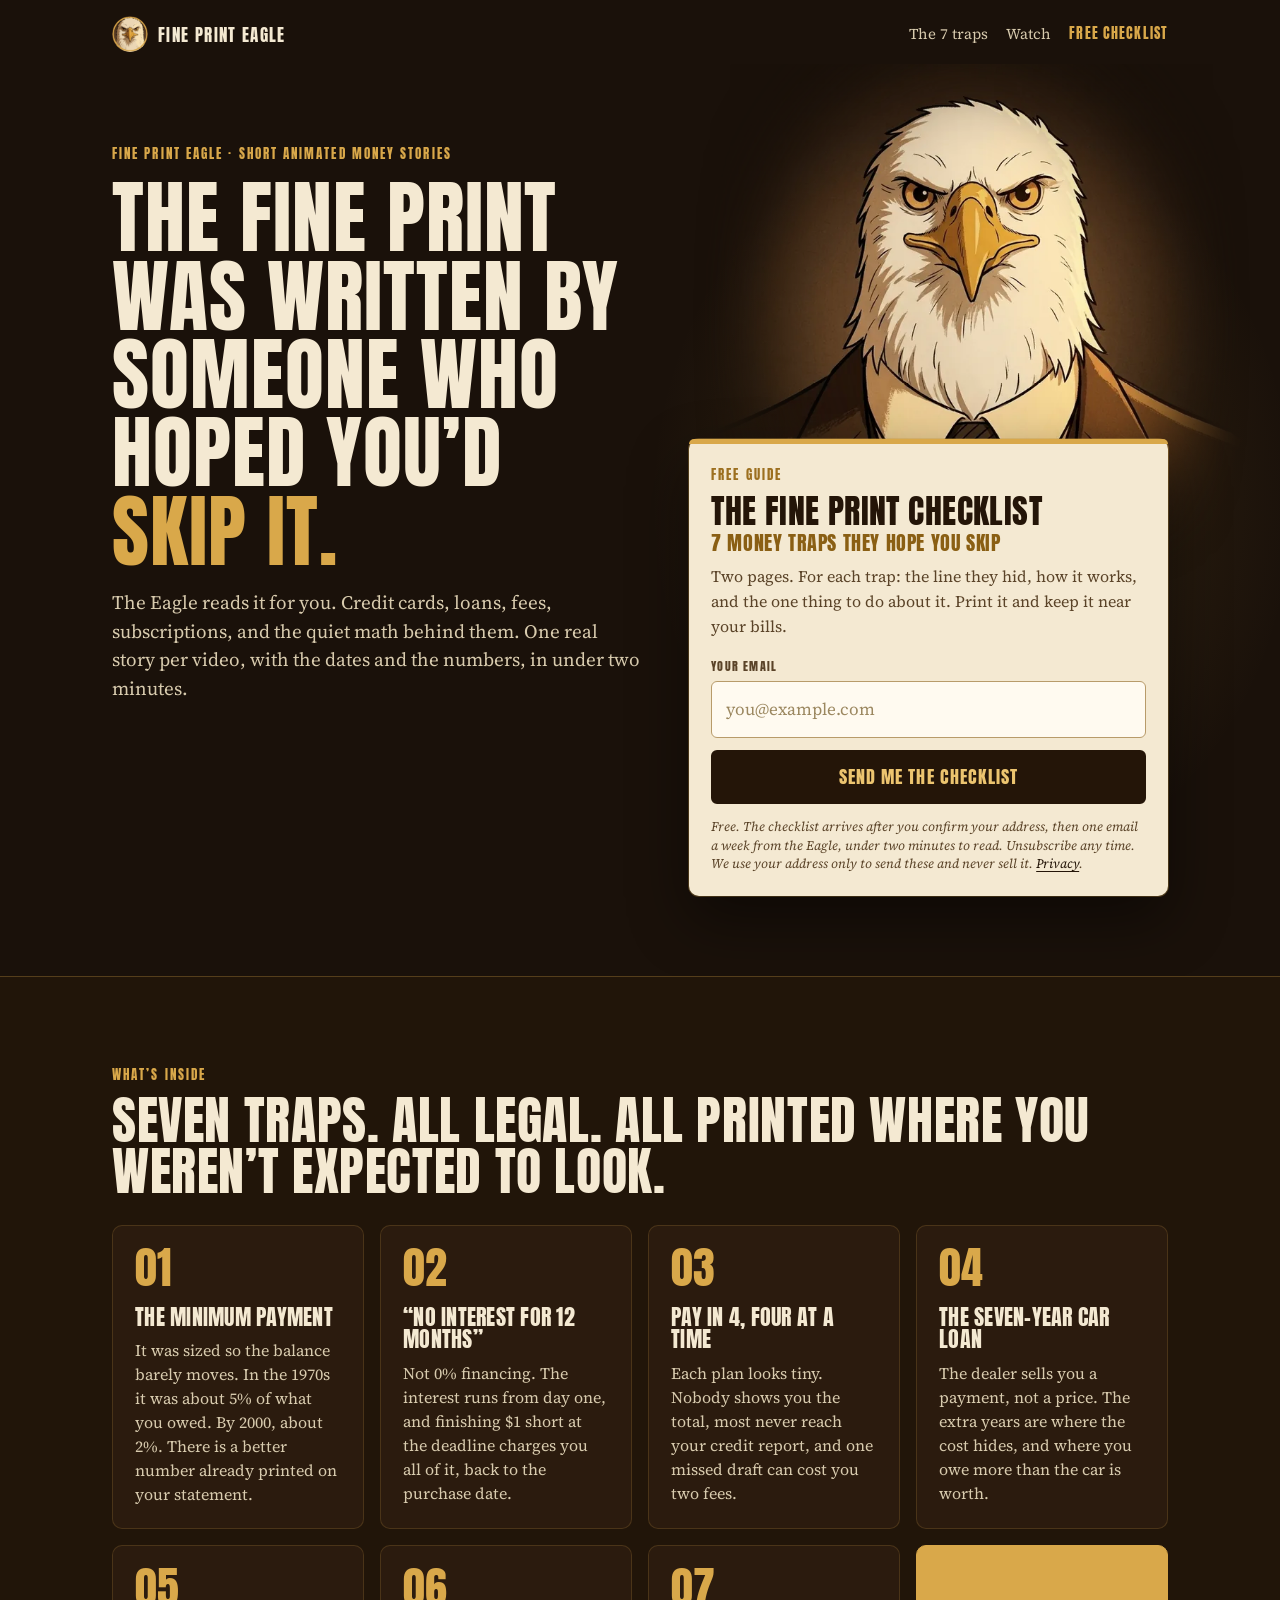
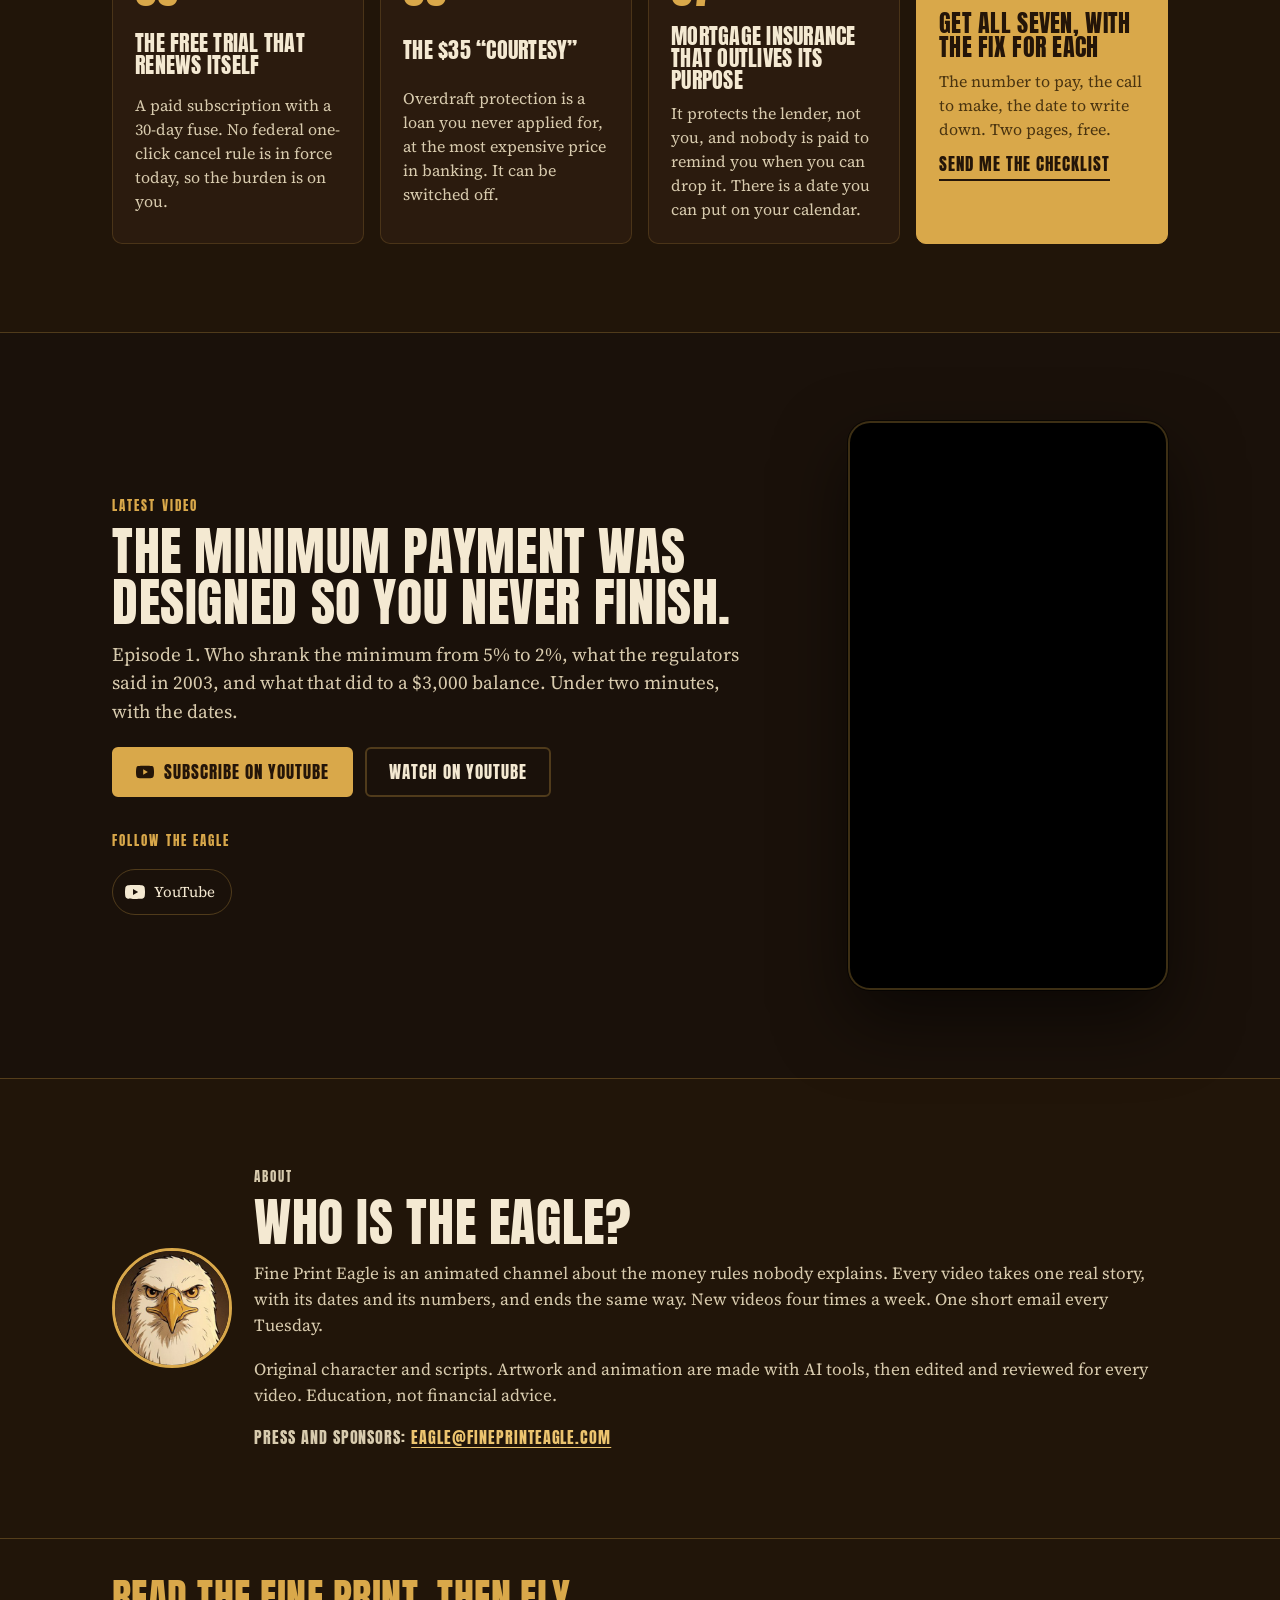
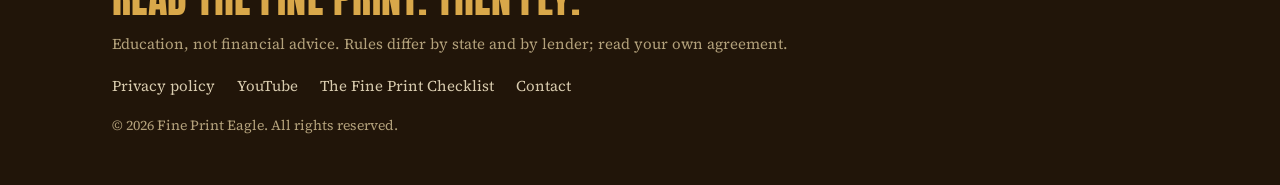
==== index.html @ d16f8269 "Fine Print Eagle site: home, privacy, checklist redirect, 404 Co-Authored-By: Claude Opus 5.5 <norep" ====
<!doctype html>
<html lang="en">
<head>
<meta charset="utf-8">
<meta name="viewport" content="width=device-width, initial-scale=1">
<title>Fine Print Eagle — Read the fine print. Then fly.</title>
<meta name="description" content="Short animated stories about the money rules nobody explains. Get the free Fine Print Checklist: 7 money traps hiding in your credit cards, loans, subscriptions and bank account.">
<link rel="canonical" href="https://fineprinteagle.com/">
<meta name="theme-color" content="#1a110a">

<meta property="og:type" content="website">
<meta property="og:site_name" content="Fine Print Eagle">
<meta property="og:url" content="https://fineprinteagle.com/">
<meta property="og:title" content="The Fine Print Checklist — 7 money traps they hope you skip">
<meta property="og:description" content="Free two-page guide from Fine Print Eagle: the line they hid, the mechanism, and the one thing to do about each. Plus one two-minute email a week.">
<meta property="og:image" content="https://fineprinteagle.com/assets/og-image.jpg">
<meta property="og:image:width" content="1200">
<meta property="og:image:height" content="630">
<meta property="og:image:alt" content="Fine Print Eagle, a bald eagle in a three-piece suit, beside the words The Fine Print Checklist">
<meta name="twitter:card" content="summary_large_image">
<meta name="twitter:title" content="The Fine Print Checklist — 7 money traps they hope you skip">
<meta name="twitter:description" content="Free two-page guide from Fine Print Eagle, plus one two-minute email a week.">
<meta name="twitter:image" content="https://fineprinteagle.com/assets/og-image.jpg">

<link rel="icon" type="image/png" sizes="32x32" href="/assets/favicon-32.png">
<link rel="icon" type="image/png" sizes="192x192" href="/assets/favicon-192.png">
<link rel="apple-touch-icon" href="/assets/apple-touch-icon.png">

<link rel="preconnect" href="https://fonts.googleapis.com">
<link rel="preconnect" href="https://fonts.gstatic.com" crossorigin>
<link href="https://fonts.googleapis.com/css2?family=Anton&family=Source+Serif+4:ital,opsz,wght@0,8..60,400;0,8..60,600;1,8..60,400&display=swap" rel="stylesheet">
<link rel="stylesheet" href="/assets/site.css">
</head>
<body>
<a class="skip" href="#signup">Skip to the signup form</a>

<header class="top">
  <div class="wrap">
    <a class="wordmark" href="/" aria-label="Fine Print Eagle home">
      <img src="/assets/favicon-192.png" width="36" height="36" alt="">
      <span>Fine Print Eagle</span>
    </a>
    <nav class="topnav" aria-label="Site">
      <a href="#traps">The 7 traps</a>
      <a href="#watch">Watch</a>
      <a class="cta" href="#signup">Free checklist</a>
    </nav>
  </div>
</header>

<main id="main">
  <section class="hero" aria-labelledby="hero-title">
    <div class="wrap">
      <div class="hero-art rise">
        <picture>
          <source type="image/webp" srcset="/assets/eagle-480.webp 480w, /assets/eagle-800.webp 800w" sizes="(min-width:960px) 600px, 80vw">
          <img src="/assets/eagle-480.jpg" srcset="/assets/eagle-480.jpg 480w, /assets/eagle-800.jpg 800w" sizes="(min-width:960px) 600px, 80vw" width="800" height="800" alt="Fine Print Eagle: a bald eagle in a dark brown three-piece suit, looking straight at you." fetchpriority="high">
        </picture>
      </div>

      <div class="hero-copy">
        <p class="eyebrow rise">Fine Print Eagle · Short animated money stories</p>
        <h1 id="hero-title" class="rise d1">The fine print was written by someone who hoped you&rsquo;d <em>skip it.</em></h1>
        <p class="lede rise d2">The Eagle reads it for you. Credit cards, loans, fees, subscriptions, and the quiet math behind them. One real story per video, with the dates and the numbers, in under two minutes.</p>
      </div>

      <form id="signup" class="card rise d3" action="https://app.kit.com/forms/10162198/subscriptions" method="post" aria-labelledby="signup-title">
        <p class="eyebrow">Free guide</p>
        <h2 id="signup-title">The Fine Print Checklist <small>7 money traps they hope you skip</small></h2>
        <p class="what">Two pages. For each trap: the line they hid, how it works, and the one thing to do about it. Print it and keep it near your bills.</p>
        <label class="field" for="email">
          <span>Your email</span>
          <input id="email" type="email" name="email_address" placeholder="you@example.com" autocomplete="email" inputmode="email" required>
        </label>
        <button class="btn btn-ink" type="submit">Send me the checklist</button>
        <p class="fine">Free. The checklist arrives after you confirm your address, then one email a week from the Eagle, under two minutes to read. Unsubscribe any time. We use your address only to send these and never sell it. <a href="/privacy/">Privacy</a>.</p>
      </form>
    </div>
  </section>

  <section id="traps" class="band band-2" aria-labelledby="traps-title">
    <div class="wrap">
      <div class="band-head">
        <p class="eyebrow">What&rsquo;s inside</p>
        <h2 id="traps-title">Seven traps. All legal. All printed where you weren&rsquo;t expected to look.</h2>
      </div>
      <ol class="traps">
        <li class="trap">
          <span class="n" aria-hidden="true">01</span>
          <h3>The minimum payment</h3>
          <p>It was sized so the balance barely moves. In the 1970s it was about 5% of what you owed. By 2000, about 2%. There is a better number already printed on your statement.</p>
        </li>
        <li class="trap">
          <span class="n" aria-hidden="true">02</span>
          <h3>&ldquo;No interest for 12 months&rdquo;</h3>
          <p>Not 0% financing. The interest runs from day one, and finishing $1 short at the deadline charges you all of it, back to the purchase date.</p>
        </li>
        <li class="trap">
          <span class="n" aria-hidden="true">03</span>
          <h3>Pay in 4, four at a time</h3>
          <p>Each plan looks tiny. Nobody shows you the total, most never reach your credit report, and one missed draft can cost you two fees.</p>
        </li>
        <li class="trap">
          <span class="n" aria-hidden="true">04</span>
          <h3>The seven-year car loan</h3>
          <p>The dealer sells you a payment, not a price. The extra years are where the cost hides, and where you owe more than the car is worth.</p>
        </li>
        <li class="trap">
          <span class="n" aria-hidden="true">05</span>
          <h3>The free trial that renews itself</h3>
          <p>A paid subscription with a 30-day fuse. No federal one-click cancel rule is in force today, so the burden is on you.</p>
        </li>
        <li class="trap">
          <span class="n" aria-hidden="true">06</span>
          <h3>The $35 &ldquo;courtesy&rdquo;</h3>
          <p>Overdraft protection is a loan you never applied for, at the most expensive price in banking. It can be switched off.</p>
        </li>
        <li class="trap">
          <span class="n" aria-hidden="true">07</span>
          <h3>Mortgage insurance that outlives its purpose</h3>
          <p>It protects the lender, not you, and nobody is paid to remind you when you can drop it. There is a date you can put on your calendar.</p>
        </li>
        <li class="trap trap-cta">
          <h3>Get all seven, with the fix for each</h3>
          <p>The number to pay, the call to make, the date to write down. Two pages, free.</p>
          <a href="#signup">Send me the checklist</a>
        </li>
      </ol>
    </div>
  </section>

  <section id="watch" class="band" aria-labelledby="watch-title">
    <div class="wrap video-grid">
      <div class="video-copy">
        <p class="eyebrow">Latest video</p>
        <h2 id="watch-title">The minimum payment was designed so you never finish.</h2>
        <p class="lede">Episode 1. Who shrank the minimum from 5% to 2%, what the regulators said in 2003, and what that did to a $3,000 balance. Under two minutes, with the dates.</p>
        <div class="actions">
          <a class="btn btn-gold" href="https://www.youtube.com/@FinePrintEagle?sub_confirmation=1" rel="noopener">
            <svg viewBox="0 0 24 24" aria-hidden="true"><path d="M23.5 6.2a3 3 0 0 0-2.1-2.1C19.5 3.6 12 3.6 12 3.6s-7.5 0-9.4.5A3 3 0 0 0 .5 6.2 31 31 0 0 0 0 12a31 31 0 0 0 .5 5.8 3 3 0 0 0 2.1 2.1c1.9.5 9.4.5 9.4.5s7.5 0 9.4-.5a3 3 0 0 0 2.1-2.1A31 31 0 0 0 24 12a31 31 0 0 0-.5-5.8zM9.6 15.6V8.4l6.2 3.6-6.2 3.6z"/></svg>
            Subscribe on YouTube
          </a>
          <a class="btn btn-ghost" href="https://www.youtube.com/shorts/a8QkwN_bDpg" rel="noopener">Watch on YouTube</a>
        </div>

        <p class="eyebrow" style="margin-top:34px">Follow the Eagle</p>
        <div class="follow">
          <a href="https://www.youtube.com/@FinePrintEagle" rel="noopener">
            <svg viewBox="0 0 24 24" aria-hidden="true"><path d="M23.5 6.2a3 3 0 0 0-2.1-2.1C19.5 3.6 12 3.6 12 3.6s-7.5 0-9.4.5A3 3 0 0 0 .5 6.2 31 31 0 0 0 0 12a31 31 0 0 0 .5 5.8 3 3 0 0 0 2.1 2.1c1.9.5 9.4.5 9.4.5s7.5 0 9.4-.5a3 3 0 0 0 2.1-2.1A31 31 0 0 0 24 12a31 31 0 0 0-.5-5.8zM9.6 15.6V8.4l6.2 3.6-6.2 3.6z"/></svg>
            YouTube
          </a>
          <!-- SOCIAL: enable when account exists
          <a href="https://www.instagram.com/FinePrintEagle" rel="noopener">
            <svg viewBox="0 0 24 24" aria-hidden="true"><path d="M12 2.2c3.2 0 3.6 0 4.8.1 1.2.1 1.8.2 2.2.4.6.2 1 .5 1.4.9.4.4.7.8.9 1.4.2.4.4 1 .4 2.2.1 1.3.1 1.6.1 4.8s0 3.6-.1 4.8c-.1 1.2-.2 1.8-.4 2.2-.2.6-.5 1-.9 1.4-.4.4-.8.7-1.4.9-.4.2-1 .4-2.2.4-1.3.1-1.6.1-4.8.1s-3.6 0-4.8-.1c-1.2-.1-1.8-.2-2.2-.4-.6-.2-1-.5-1.4-.9-.4-.4-.7-.8-.9-1.4-.2-.4-.4-1-.4-2.2C2.2 15.6 2.2 15.2 2.2 12s0-3.6.1-4.8c.1-1.2.2-1.8.4-2.2.2-.6.5-1 .9-1.4.4-.4.8-.7 1.4-.9.4-.2 1-.4 2.2-.4C8.4 2.2 8.8 2.2 12 2.2M12 0C8.7 0 8.3 0 7.1.1 5.8.1 4.9.3 4.1.6c-.8.3-1.5.7-2.2 1.4C1.3 2.6.9 3.3.6 4.1.3 4.9.1 5.8.1 7.1 0 8.3 0 8.7 0 12s0 3.7.1 4.9c.1 1.3.3 2.2.6 3 .3.8.7 1.5 1.4 2.2.7.7 1.4 1.1 2.2 1.4.8.3 1.7.5 3 .6 1.2.1 1.6.1 4.9.1s3.7 0 4.9-.1c1.3-.1 2.2-.3 3-.6.8-.3 1.5-.7 2.2-1.4.7-.7 1.1-1.4 1.4-2.2.3-.8.5-1.7.6-3 .1-1.2.1-1.6.1-4.9s0-3.7-.1-4.9c-.1-1.3-.3-2.2-.6-3-.3-.8-.7-1.5-1.4-2.2C21.4 1.3 20.7.9 19.9.6c-.8-.3-1.7-.5-3-.6C15.7 0 15.3 0 12 0zm0 5.8a6.2 6.2 0 1 0 0 12.4 6.2 6.2 0 0 0 0-12.4zM12 16a4 4 0 1 1 0-8 4 4 0 0 1 0 8zm6.4-11.8a1.4 1.4 0 1 0 0 2.9 1.4 1.4 0 0 0 0-2.9z"/></svg>
            Instagram
          </a>
          <a href="https://www.tiktok.com/@FinePrintEagle" rel="noopener">
            <svg viewBox="0 0 24 24" aria-hidden="true"><path d="M19.6 6.7a5 5 0 0 1-3.9-4.4V2h-3.6v14.3a3 3 0 1 1-2.1-2.9V9.7a6.6 6.6 0 1 0 5.7 6.6V9.1a8.5 8.5 0 0 0 5 1.6V7.1a5 5 0 0 1-1.1-.4z"/></svg>
            TikTok
          </a>
          <a href="https://www.facebook.com/FinePrintEagle" rel="noopener">
            <svg viewBox="0 0 24 24" aria-hidden="true"><path d="M24 12a12 12 0 1 0-13.9 11.9v-8.4H7.1V12h3V9.4c0-3 1.8-4.7 4.5-4.7 1.3 0 2.7.2 2.7.2v3h-1.5c-1.5 0-2 .9-2 1.9V12h3.3l-.5 3.5h-2.8v8.4A12 12 0 0 0 24 12z"/></svg>
            Facebook
          </a>
          -->
        </div>
      </div>

      <div class="phone">
        <iframe src="https://www.youtube-nocookie.com/embed/a8QkwN_bDpg" title="Fine Print Eagle, episode 1: The minimum payment was designed so you never finish" loading="lazy" allow="accelerometer; encrypted-media; gyroscope; picture-in-picture; web-share" allowfullscreen referrerpolicy="strict-origin-when-cross-origin"></iframe>
      </div>
    </div>
  </section>

  <section id="about" class="band band-2" aria-labelledby="about-title">
    <div class="wrap about">
      <img src="/assets/eagle-head-320.jpg" width="120" height="120" alt="" loading="lazy">
      <div>
        <p class="eyebrow">About</p>
        <h2 id="about-title">Who is the Eagle?</h2>
        <p style="margin-top:12px">Fine Print Eagle is an animated channel about the money rules nobody explains. Every video takes one real story, with its dates and its numbers, and ends the same way. New videos four times a week. One short email every Tuesday.</p>
        <p>Original character and scripts. Artwork and animation are made with AI tools, then edited and reviewed for every video. Education, not financial advice.</p>
        <p class="contact" style="margin:0">Press and sponsors: <a href="mailto:eagle@fineprinteagle.com">eagle@fineprinteagle.com</a></p>
      </div>
    </div>
  </section>
</main>

<footer>
  <div class="wrap">
    <p class="mantra display">Read the fine print. Then fly.</p>
    <p class="legal">Education, not financial advice. Rules differ by state and by lender; read your own agreement.</p>
    <nav aria-label="Footer">
      <a href="/privacy/">Privacy policy</a>
      <a href="https://www.youtube.com/@FinePrintEagle" rel="noopener">YouTube</a>
      <a href="/checklist/">The Fine Print Checklist</a>
      <a href="mailto:eagle@fineprinteagle.com">Contact</a>
    </nav>
    <p class="copy">&copy; 2026 Fine Print Eagle. All rights reserved.</p>
  </div>
</footer>
</body>
</html>
---- assets/site.css ----
/* Fine Print Eagle — site styles
   Palette from the brand art: dark brown suit, cream feathers, gold eyes. */
:root{
  --bg:#1a110a;
  --bg-2:#211509;
  --bg-3:#2b1b0e;
  --line:rgba(217,168,74,.28);
  --cream:#f4e9d2;
  --cream-2:#d8cbae;
  --muted:#b3a17b;
  --gold:#d9a84a;
  --gold-2:#ecc46f;
  --ink:#241508;
  --ink-2:#5a4328;
  --paper:#f4e9d2;
  --paper-2:#eadcbd;
  --head:"Anton", Impact, "Haettenschweiler", "Arial Narrow Bold", "Avenir Next Condensed", sans-serif;
  --body:"Source Serif 4", Charter, "Iowan Old Style", Georgia, "Times New Roman", serif;
  --max:1120px;
  --gutter:20px;
  --radius:10px;
}
*,*::before,*::after{ box-sizing:border-box; }
html{ -webkit-text-size-adjust:100%; }
@media (prefers-reduced-motion:no-preference){ html{ scroll-behavior:smooth; } }
body{
  margin:0; background:var(--bg); color:var(--cream);
  font-family:var(--body); font-size:17px; line-height:1.55;
  -webkit-font-smoothing:antialiased; overflow-x:hidden;
}
img{ max-width:100%; height:auto; display:block; }
a{ color:var(--gold-2); text-decoration-thickness:1px; text-underline-offset:3px; }
a:hover{ color:var(--cream); }
:focus-visible{ outline:3px solid var(--gold); outline-offset:3px; border-radius:3px; }
::selection{ background:var(--gold); color:var(--ink); }

h1,h2,h3,.display{
  font-family:var(--head); font-weight:400; text-transform:uppercase;
  letter-spacing:.012em; line-height:.98; margin:0; color:var(--cream);
}
p{ margin:0 0 1em; }
.wrap{ width:100%; max-width:var(--max); margin:0 auto; padding-left:var(--gutter); padding-right:var(--gutter); }
.eyebrow{
  font-family:var(--head); text-transform:uppercase; letter-spacing:.16em;
  font-size:13px; color:var(--gold); margin:0 0 10px;
}
.lede{ font-size:19px; line-height:1.5; color:var(--cream-2); max-width:34em; }
.mark{ color:var(--gold); }

.skip{ position:absolute; left:-999px; top:8px; background:var(--gold); color:var(--ink); padding:8px 12px; z-index:50; font-weight:600; }
.skip:focus{ left:8px; }

/* Header */
.top{ position:relative; z-index:2; }
.top .wrap{ display:flex; align-items:center; justify-content:space-between; gap:16px; padding-top:16px; padding-bottom:12px; }
.wordmark{ display:flex; align-items:center; gap:10px; text-decoration:none; color:var(--cream); }
.wordmark img{ width:36px; height:36px; border-radius:50%; }
.wordmark span{ font-family:var(--head); text-transform:uppercase; letter-spacing:.08em; font-size:17px; line-height:1; padding-top:2px; white-space:nowrap; }
.topnav{ display:flex; gap:6px 18px; align-items:center; }
.topnav a{ color:var(--cream-2); text-decoration:none; font-size:15px; white-space:nowrap; }
.topnav a:hover{ color:var(--gold-2); }
.topnav .cta{ color:var(--gold); font-family:var(--head); text-transform:uppercase; letter-spacing:.08em; font-size:14px; }
@media (max-width:599px){ .topnav a:not(.cta){ display:none; } }

/* Buttons */
.btn{
  display:inline-flex; align-items:center; justify-content:center; gap:10px;
  font-family:var(--head); text-transform:uppercase; letter-spacing:.06em; font-size:17px;
  padding:14px 22px; border-radius:6px; text-decoration:none; cursor:pointer; line-height:1;
  border:2px solid transparent; transition:background-color .15s, color .15s, border-color .15s, transform .15s;
}
.btn-gold{ background:var(--gold); color:var(--ink); border-color:var(--gold); }
.btn-gold:hover{ background:var(--gold-2); border-color:var(--gold-2); color:var(--ink); }
.btn-ghost{ background:transparent; color:var(--cream); border-color:var(--line); }
.btn-ghost:hover{ border-color:var(--gold); color:var(--gold-2); }
.btn-ink{ background:var(--ink); color:var(--gold-2); border-color:var(--ink); width:100%; font-size:18px; padding:16px 22px; }
.btn-ink:hover{ background:#3a2612; border-color:#3a2612; color:var(--gold-2); }
.btn svg{ width:18px; height:18px; fill:currentColor; flex:none; }
@media (prefers-reduced-motion:no-preference){ .btn:active{ transform:translateY(1px); } }

/* Hero */
.hero{ position:relative; overflow:hidden; padding:8px 0 56px; }
.hero::before{
  content:""; position:absolute; inset:0; pointer-events:none;
  background:radial-gradient(ellipse 70% 55% at 50% 22%, rgba(217,168,74,.14), transparent 70%);
}
.hero .wrap{ position:relative; display:grid; gap:24px; }
.hero-art{ display:flex; justify-content:center; margin:-6px auto 0; width:min(320px,80vw); }
.hero-art img{ width:100%; aspect-ratio:1/1; }
.hero h1{ font-size:clamp(40px,10.5vw,80px); max-width:11em; }
.hero h1 em{ font-style:normal; color:var(--gold); }
.hero .lede{ margin-top:18px; }
.hero-copy{ text-align:center; }
.hero-copy .lede{ margin-left:auto; margin-right:auto; }
.hero-copy .eyebrow{ margin-bottom:14px; }

/* Signup card */
.card{
  background:var(--paper); color:var(--ink); border-radius:var(--radius);
  padding:26px 22px 22px; box-shadow:0 24px 60px rgba(0,0,0,.45), 0 0 0 1px rgba(217,168,74,.35);
  position:relative; width:100%; max-width:520px; margin:0 auto;
}
.card::before{ content:""; position:absolute; left:0; right:0; top:0; height:5px; background:var(--gold); border-radius:var(--radius) var(--radius) 0 0; }
.card .eyebrow{ color:#9c6f1f; }
.card h2{ color:var(--ink); font-size:34px; line-height:.95; }
.card h2 small{ display:block; font-size:20px; color:#8a5f14; margin-top:6px; letter-spacing:.03em; }
.card p.what{ color:var(--ink-2); margin:12px 0 18px; font-size:16px; }
.field{ display:block; margin:0 0 12px; }
.field span{ display:block; font-family:var(--head); text-transform:uppercase; letter-spacing:.1em; font-size:12px; color:var(--ink-2); margin-bottom:6px; }
.field input{
  width:100%; font:inherit; font-size:17px; padding:14px 14px; border-radius:6px;
  border:1.5px solid #b89b6a; background:#fffaf0; color:var(--ink);
}
.field input::placeholder{ color:#9b875f; }
.field input:focus-visible{ outline:3px solid var(--gold); outline-offset:1px; border-color:var(--ink); }
.fine{ font-size:13px; line-height:1.45; color:var(--ink-2); margin:14px 0 0; font-style:italic; }
.fine a{ color:var(--ink); }
.fine a:hover{ color:#8a5f14; }

/* Sections */
.band{ padding:64px 0; border-top:1px solid var(--line); }
.band-2{ background:var(--bg-2); }
.band-head{ margin-bottom:28px; }
.band h2{ font-size:clamp(32px,6vw,52px); }
.band h2 + .lede{ margin-top:12px; }

/* Traps */
.traps{ list-style:none; margin:0; padding:0; display:grid; gap:14px; counter-reset:trap; }
.trap{
  background:var(--bg-3); border:1px solid rgba(217,168,74,.18); border-radius:var(--radius);
  padding:20px 20px 18px; display:grid; grid-template-columns:auto 1fr; gap:4px 16px; align-items:start;
}
.trap .n{ font-family:var(--head); font-size:40px; line-height:.8; color:var(--gold); grid-row:1 / span 2; padding-top:2px; min-width:1.2em; }
.trap h3{ font-size:22px; line-height:1; padding-top:4px; }
.trap p{ margin:6px 0 0; color:var(--cream-2); font-size:16px; line-height:1.5; }
.trap-cta{ background:var(--gold); border-color:var(--gold); color:var(--ink); display:flex; flex-direction:column; justify-content:center; gap:10px; }
.trap-cta h3{ color:var(--ink); font-size:24px; }
.trap-cta p{ color:#4a3410; margin:0; }
.trap-cta a{ color:var(--ink); font-family:var(--head); text-transform:uppercase; letter-spacing:.06em; text-decoration:none; font-size:17px; border-bottom:2px solid var(--ink); padding-bottom:2px; align-self:flex-start; }
.trap-cta a:hover{ color:#3a2612; border-color:transparent; }

/* Video */
.video-grid{ display:grid; gap:32px; align-items:center; }
.phone{
  width:min(300px,78vw); margin:0 auto; aspect-ratio:9/16; background:#000;
  border-radius:22px; overflow:hidden; border:2px solid var(--line);
  box-shadow:0 30px 70px rgba(0,0,0,.55), 0 0 0 1px rgba(0,0,0,.6);
}
.phone iframe{ width:100%; height:100%; border:0; display:block; }
.video-copy .lede{ margin-top:14px; }
.actions{ display:flex; flex-wrap:wrap; gap:12px; margin-top:22px; }

/* Follow */
.follow{ display:flex; flex-wrap:wrap; gap:10px; margin-top:18px; }
.follow a{
  display:inline-flex; align-items:center; gap:9px; text-decoration:none; color:var(--cream);
  border:1px solid var(--line); border-radius:999px; padding:10px 16px 10px 12px; font-size:15px;
}
.follow a:hover{ border-color:var(--gold); color:var(--gold-2); }
.follow svg{ width:20px; height:20px; fill:currentColor; }

/* About */
.about{ display:grid; gap:22px; }
.about img{ width:120px; height:120px; border-radius:50%; border:3px solid var(--gold); }
.about p{ color:var(--cream-2); }
.about .contact{ font-family:var(--head); text-transform:uppercase; letter-spacing:.06em; font-size:16px; }

/* Footer */
footer{ border-top:1px solid var(--line); padding:40px 0 48px; background:var(--bg-2); }
footer .mantra{ font-size:clamp(28px,6vw,40px); color:var(--gold); }
footer .legal{ color:var(--muted); font-size:15px; margin:14px 0 18px; }
footer nav{ display:flex; flex-wrap:wrap; gap:8px 22px; font-size:15px; }
footer nav a{ color:var(--cream-2); text-decoration:none; }
footer nav a:hover{ color:var(--gold-2); text-decoration:underline; }
footer .copy{ color:var(--muted); font-size:14px; margin:18px 0 0; }

/* Text pages (privacy, 404) */
.page{ padding:40px 0 64px; }
.page .wrap{ max-width:760px; }
.page h1{ font-size:clamp(38px,8vw,64px); margin-bottom:8px; }
.page .meta{ color:var(--muted); font-size:15px; margin-bottom:28px; }
.page h2{ font-size:26px; margin:34px 0 10px; color:var(--gold-2); }
.page p, .page li{ color:var(--cream-2); }
.page ul{ padding-left:1.2em; }
.page li{ margin-bottom:6px; }
.notfound{ text-align:center; padding:48px 0 80px; }
.notfound img{ width:160px; height:160px; border-radius:50%; border:3px solid var(--gold); margin:0 auto 24px; }
.notfound .code{ font-family:var(--head); font-size:clamp(90px,24vw,160px); line-height:.85; color:var(--gold); }
.notfound h1{ font-size:clamp(28px,6vw,44px); margin:10px 0 14px; }
.notfound p{ color:var(--cream-2); max-width:30em; margin:0 auto 26px; }

/* Motion */
@media (prefers-reduced-motion:no-preference){
  .rise{ animation:rise .7s ease-out both; }
  .rise.d1{ animation-delay:.08s; } .rise.d2{ animation-delay:.16s; } .rise.d3{ animation-delay:.24s; }
  @keyframes rise{ from{ opacity:0; transform:translateY(12px);} to{ opacity:1; transform:none; } }
}

/* Larger screens */
@media (min-width:700px){
  :root{ --gutter:32px; }
  .traps{ grid-template-columns:1fr 1fr; }
  .about{ grid-template-columns:auto 1fr; align-items:center; }
}
@media (min-width:960px){
  .hero{ padding:16px 0 80px; }
  .hero::before{ background:radial-gradient(ellipse 36% 60% at 76% 48%, rgba(217,168,74,.16), transparent 70%); }
  .hero .wrap{ grid-template-columns:1.05fr .95fr; grid-template-areas:"copy art" "copy card"; column-gap:48px; row-gap:0; align-items:start; }
  .hero-copy{ grid-area:copy; text-align:left; padding-top:40px; position:sticky; top:24px; }
  .hero-copy .lede{ margin-left:0; }
  .hero-art{ grid-area:art; width:min(600px,118%); margin:-56px auto -150px; position:relative; z-index:0; }
  .card{ grid-area:card; margin:0 auto; z-index:1; }
  .traps{ grid-template-columns:repeat(4,1fr); gap:16px; }
  .trap{ grid-template-columns:1fr; padding:22px 22px 22px; }
  .trap .n{ grid-row:auto; font-size:44px; margin-bottom:12px; }
  .video-grid{ grid-template-columns:1fr auto; gap:56px; }
  .phone{ width:320px; margin:0; }
  .band{ padding:88px 0; }
}
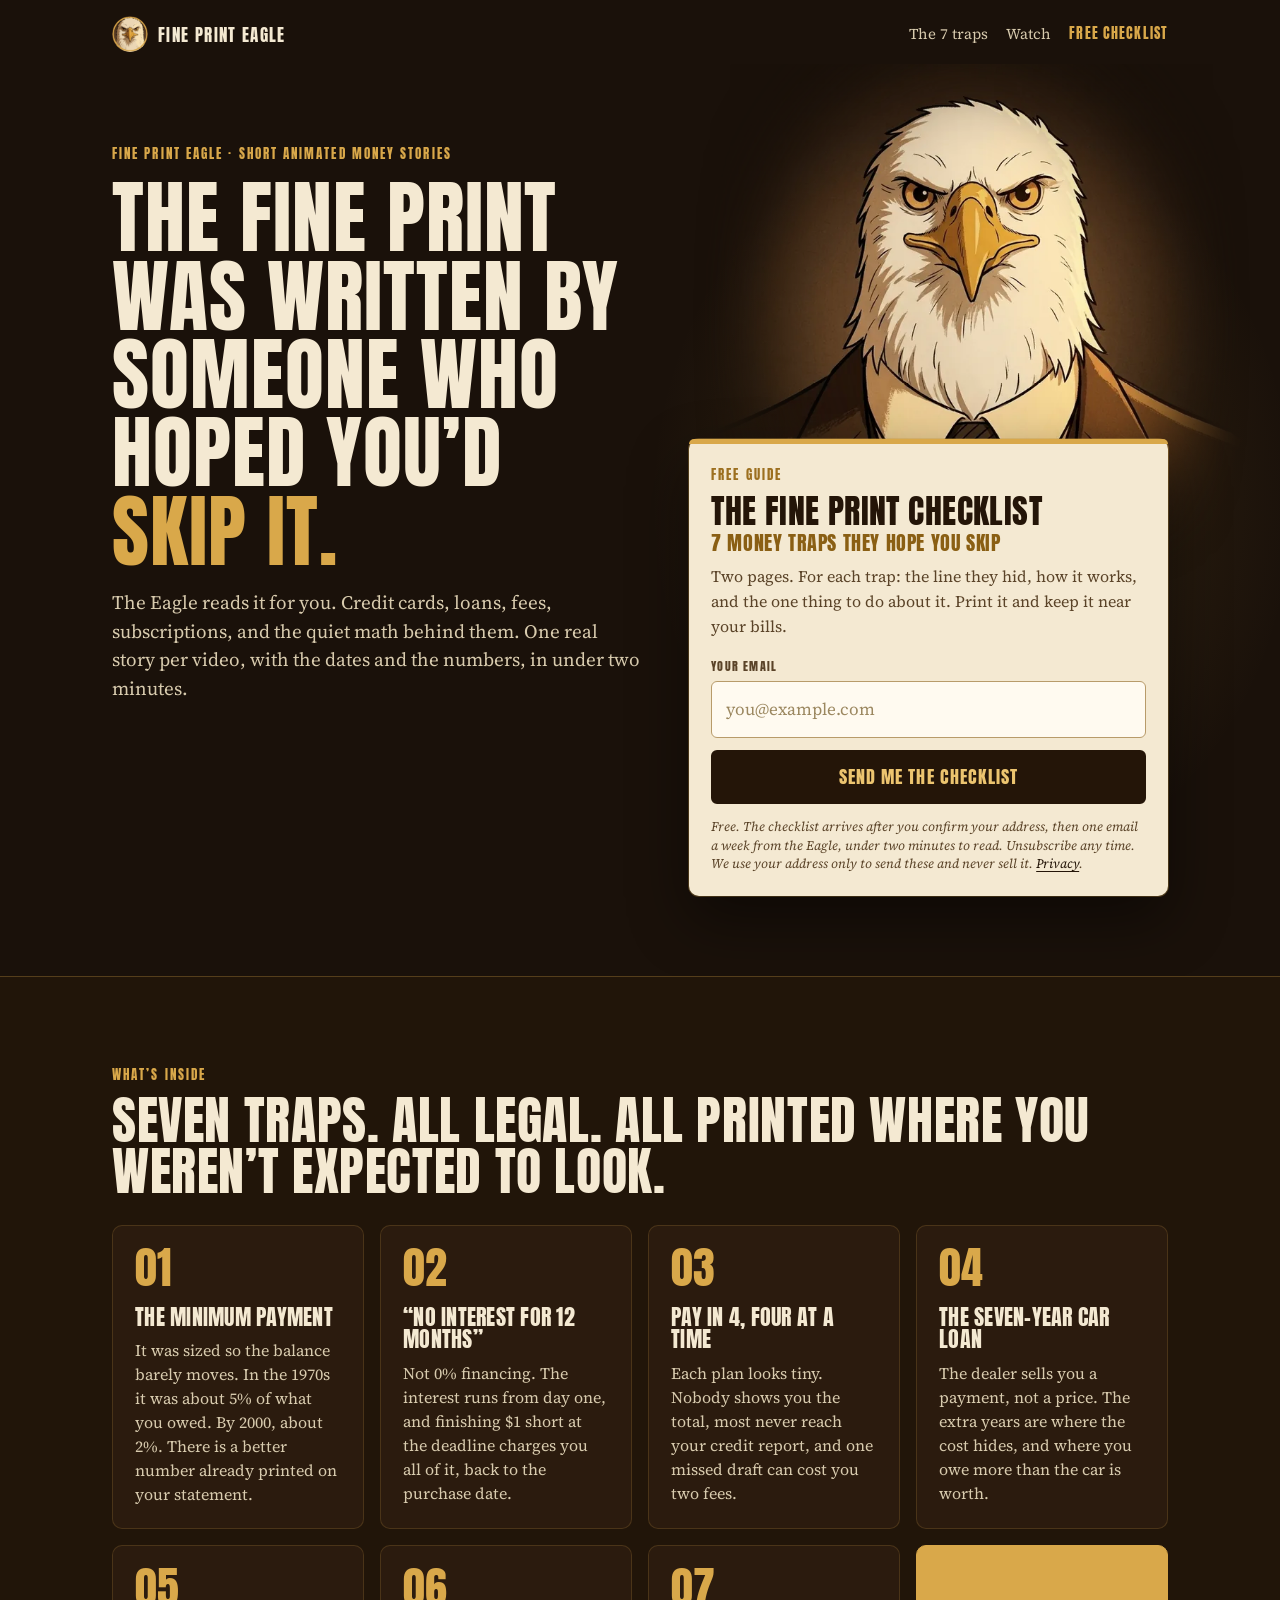
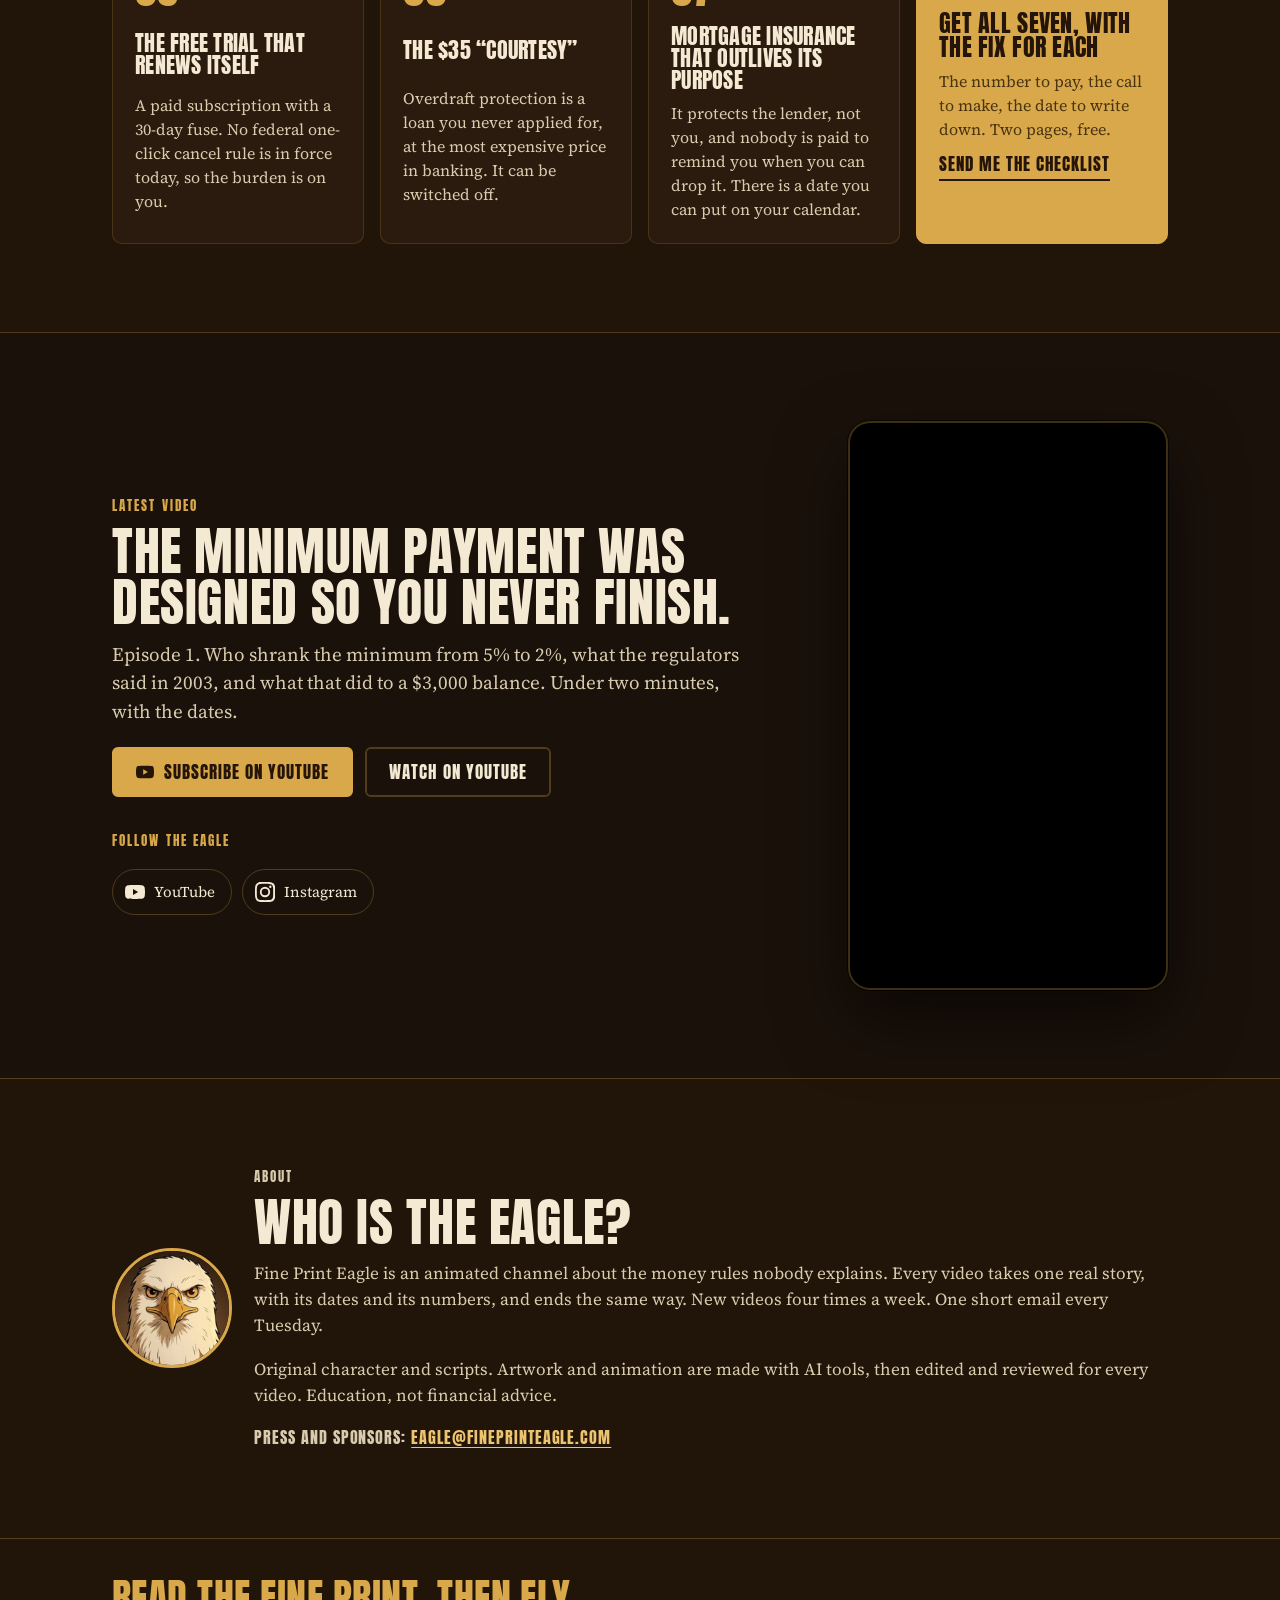
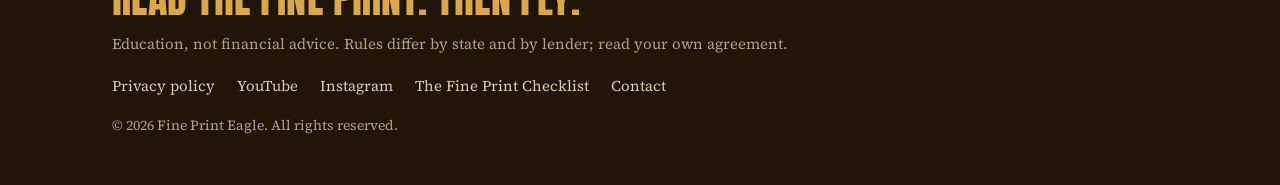
==== commit d8e93b53: "Turn on the Instagram follow link Co-Authored-By: Claude Opus 5.5 <noreply@anthropic.com>" ====
--- a/index.html
+++ b/index.html
@@ -149,11 +149,11 @@
             <svg viewBox="0 0 24 24" aria-hidden="true"><path d="M23.5 6.2a3 3 0 0 0-2.1-2.1C19.5 3.6 12 3.6 12 3.6s-7.5 0-9.4.5A3 3 0 0 0 .5 6.2 31 31 0 0 0 0 12a31 31 0 0 0 .5 5.8 3 3 0 0 0 2.1 2.1c1.9.5 9.4.5 9.4.5s7.5 0 9.4-.5a3 3 0 0 0 2.1-2.1A31 31 0 0 0 24 12a31 31 0 0 0-.5-5.8zM9.6 15.6V8.4l6.2 3.6-6.2 3.6z"/></svg>
             YouTube
           </a>
-          <!-- SOCIAL: enable when account exists
-          <a href="https://www.instagram.com/FinePrintEagle" rel="noopener">
+          <a href="https://www.instagram.com/fineprinteagle/" rel="noopener">
             <svg viewBox="0 0 24 24" aria-hidden="true"><path d="M12 2.2c3.2 0 3.6 0 4.8.1 1.2.1 1.8.2 2.2.4.6.2 1 .5 1.4.9.4.4.7.8.9 1.4.2.4.4 1 .4 2.2.1 1.3.1 1.6.1 4.8s0 3.6-.1 4.8c-.1 1.2-.2 1.8-.4 2.2-.2.6-.5 1-.9 1.4-.4.4-.8.7-1.4.9-.4.2-1 .4-2.2.4-1.3.1-1.6.1-4.8.1s-3.6 0-4.8-.1c-1.2-.1-1.8-.2-2.2-.4-.6-.2-1-.5-1.4-.9-.4-.4-.7-.8-.9-1.4-.2-.4-.4-1-.4-2.2C2.2 15.6 2.2 15.2 2.2 12s0-3.6.1-4.8c.1-1.2.2-1.8.4-2.2.2-.6.5-1 .9-1.4.4-.4.8-.7 1.4-.9.4-.2 1-.4 2.2-.4C8.4 2.2 8.8 2.2 12 2.2M12 0C8.7 0 8.3 0 7.1.1 5.8.1 4.9.3 4.1.6c-.8.3-1.5.7-2.2 1.4C1.3 2.6.9 3.3.6 4.1.3 4.9.1 5.8.1 7.1 0 8.3 0 8.7 0 12s0 3.7.1 4.9c.1 1.3.3 2.2.6 3 .3.8.7 1.5 1.4 2.2.7.7 1.4 1.1 2.2 1.4.8.3 1.7.5 3 .6 1.2.1 1.6.1 4.9.1s3.7 0 4.9-.1c1.3-.1 2.2-.3 3-.6.8-.3 1.5-.7 2.2-1.4.7-.7 1.1-1.4 1.4-2.2.3-.8.5-1.7.6-3 .1-1.2.1-1.6.1-4.9s0-3.7-.1-4.9c-.1-1.3-.3-2.2-.6-3-.3-.8-.7-1.5-1.4-2.2C21.4 1.3 20.7.9 19.9.6c-.8-.3-1.7-.5-3-.6C15.7 0 15.3 0 12 0zm0 5.8a6.2 6.2 0 1 0 0 12.4 6.2 6.2 0 0 0 0-12.4zM12 16a4 4 0 1 1 0-8 4 4 0 0 1 0 8zm6.4-11.8a1.4 1.4 0 1 0 0 2.9 1.4 1.4 0 0 0 0-2.9z"/></svg>
             Instagram
           </a>
+          <!-- SOCIAL: enable when account exists
           <a href="https://www.tiktok.com/@FinePrintEagle" rel="noopener">
             <svg viewBox="0 0 24 24" aria-hidden="true"><path d="M19.6 6.7a5 5 0 0 1-3.9-4.4V2h-3.6v14.3a3 3 0 1 1-2.1-2.9V9.7a6.6 6.6 0 1 0 5.7 6.6V9.1a8.5 8.5 0 0 0 5 1.6V7.1a5 5 0 0 1-1.1-.4z"/></svg>
             TikTok
@@ -193,6 +193,7 @@
     <nav aria-label="Footer">
       <a href="/privacy/">Privacy policy</a>
       <a href="https://www.youtube.com/@FinePrintEagle" rel="noopener">YouTube</a>
+      <a href="https://www.instagram.com/fineprinteagle/" rel="noopener">Instagram</a>
       <a href="/checklist/">The Fine Print Checklist</a>
       <a href="mailto:eagle@fineprinteagle.com">Contact</a>
     </nav>
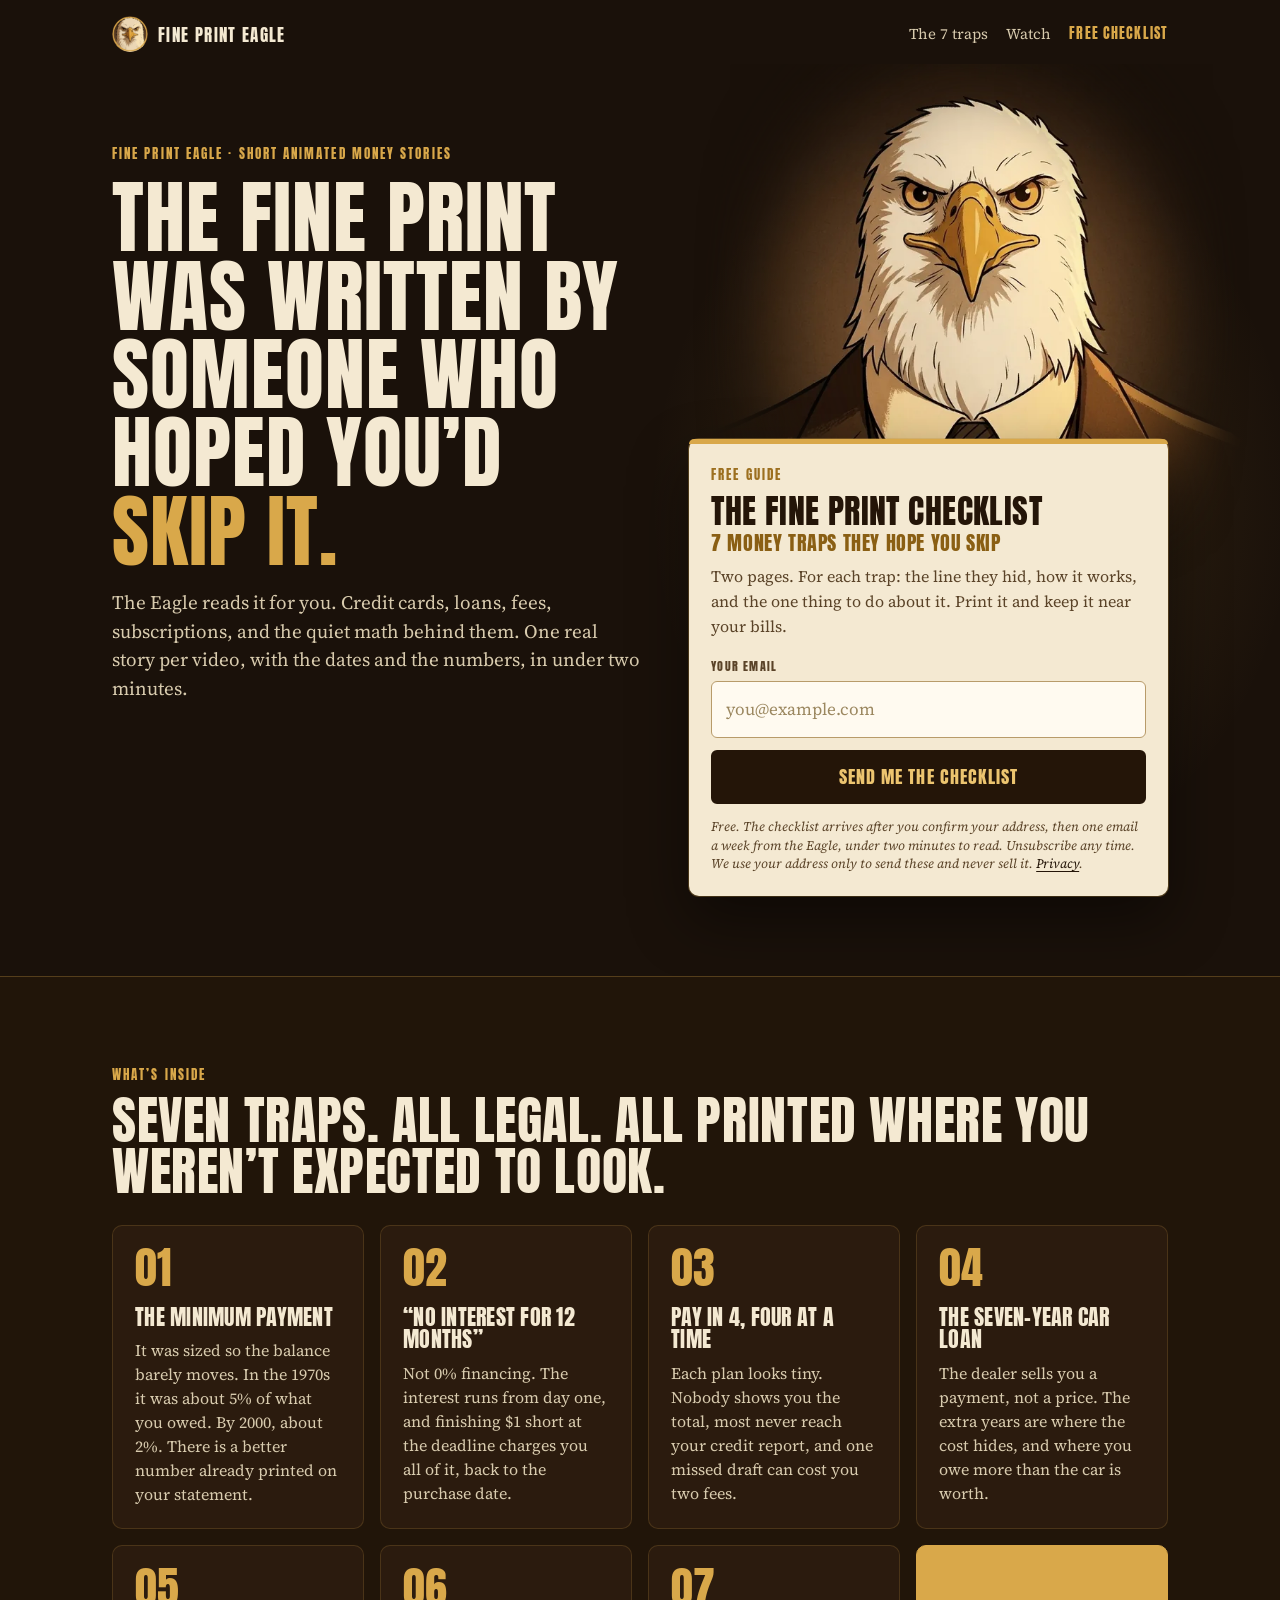
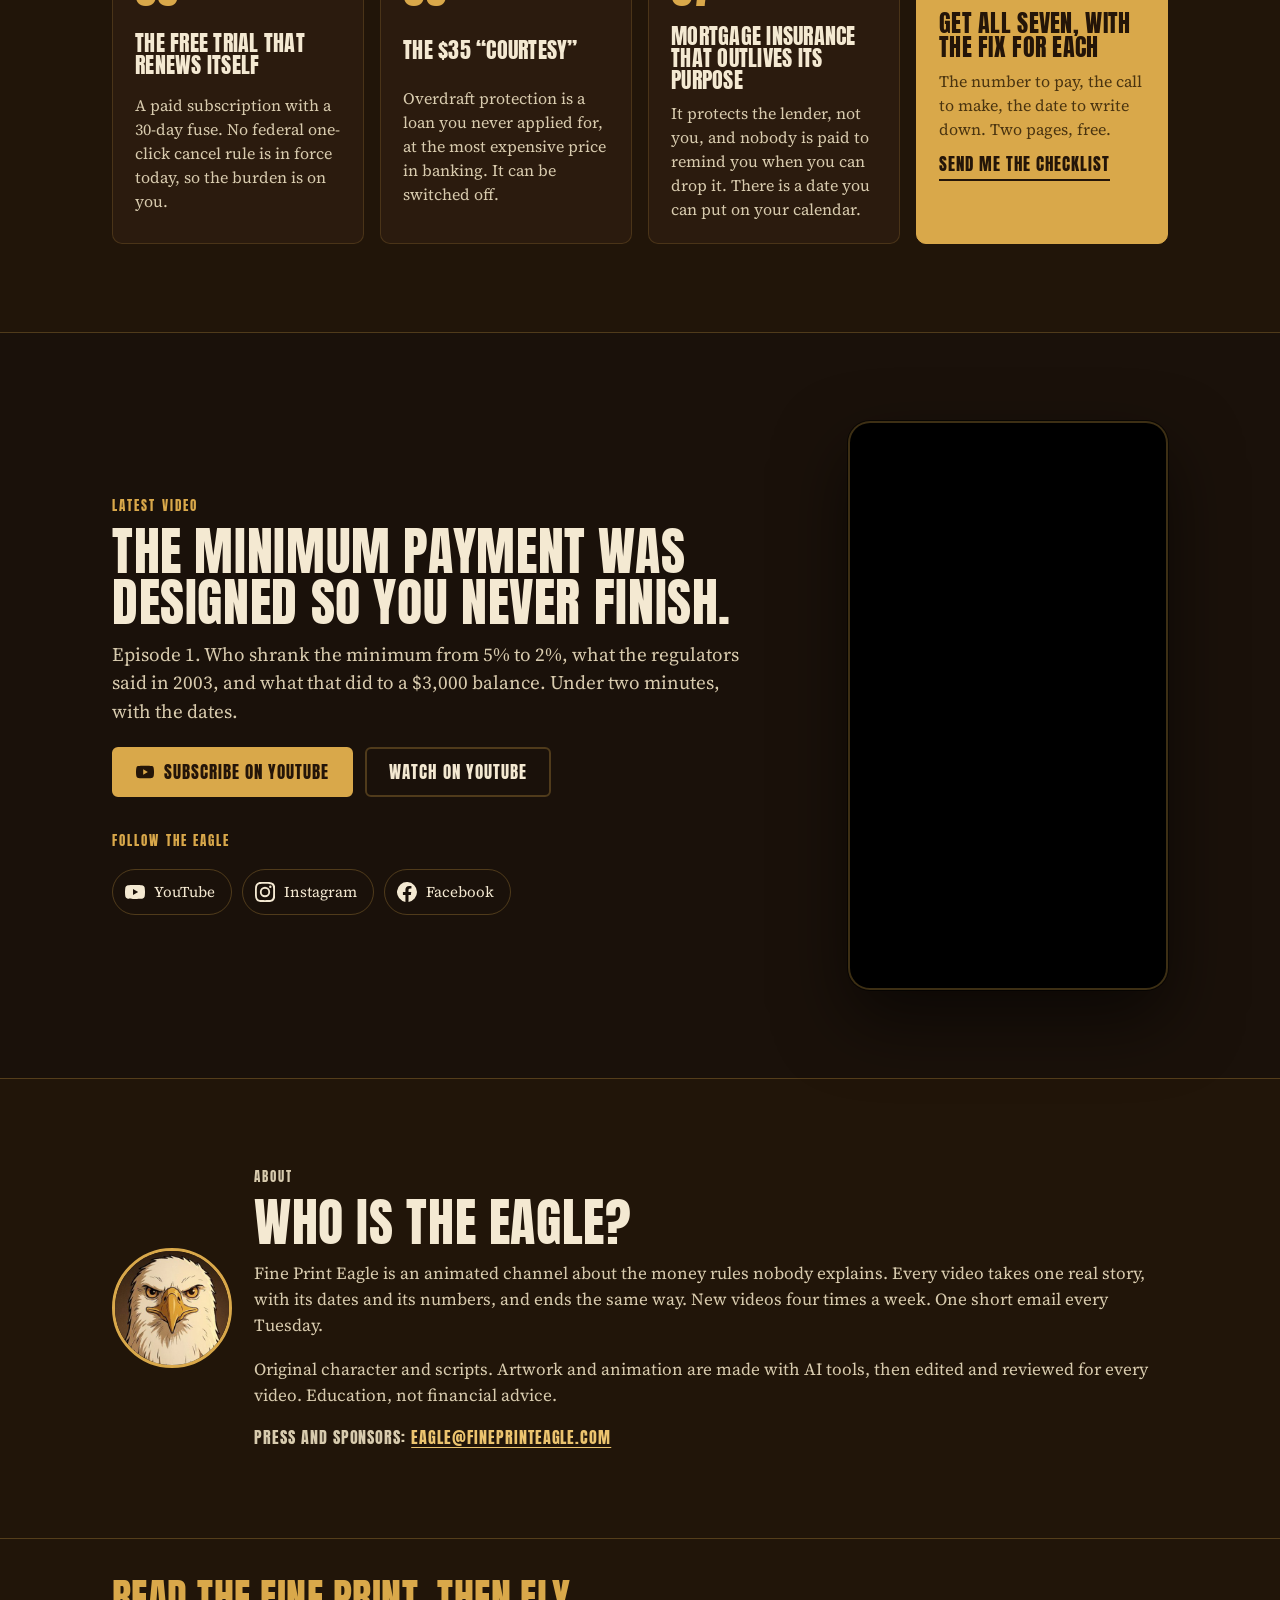
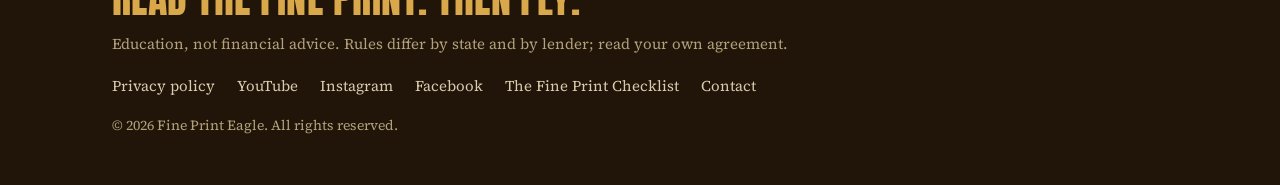
==== commit 0c437687: "Turn on the Facebook follow link Co-Authored-By: Claude Opus 5.5 <noreply@anthropic.com>" ====
--- a/index.html
+++ b/index.html
@@ -153,14 +153,14 @@
             <svg viewBox="0 0 24 24" aria-hidden="true"><path d="M12 2.2c3.2 0 3.6 0 4.8.1 1.2.1 1.8.2 2.2.4.6.2 1 .5 1.4.9.4.4.7.8.9 1.4.2.4.4 1 .4 2.2.1 1.3.1 1.6.1 4.8s0 3.6-.1 4.8c-.1 1.2-.2 1.8-.4 2.2-.2.6-.5 1-.9 1.4-.4.4-.8.7-1.4.9-.4.2-1 .4-2.2.4-1.3.1-1.6.1-4.8.1s-3.6 0-4.8-.1c-1.2-.1-1.8-.2-2.2-.4-.6-.2-1-.5-1.4-.9-.4-.4-.7-.8-.9-1.4-.2-.4-.4-1-.4-2.2C2.2 15.6 2.2 15.2 2.2 12s0-3.6.1-4.8c.1-1.2.2-1.8.4-2.2.2-.6.5-1 .9-1.4.4-.4.8-.7 1.4-.9.4-.2 1-.4 2.2-.4C8.4 2.2 8.8 2.2 12 2.2M12 0C8.7 0 8.3 0 7.1.1 5.8.1 4.9.3 4.1.6c-.8.3-1.5.7-2.2 1.4C1.3 2.6.9 3.3.6 4.1.3 4.9.1 5.8.1 7.1 0 8.3 0 8.7 0 12s0 3.7.1 4.9c.1 1.3.3 2.2.6 3 .3.8.7 1.5 1.4 2.2.7.7 1.4 1.1 2.2 1.4.8.3 1.7.5 3 .6 1.2.1 1.6.1 4.9.1s3.7 0 4.9-.1c1.3-.1 2.2-.3 3-.6.8-.3 1.5-.7 2.2-1.4.7-.7 1.1-1.4 1.4-2.2.3-.8.5-1.7.6-3 .1-1.2.1-1.6.1-4.9s0-3.7-.1-4.9c-.1-1.3-.3-2.2-.6-3-.3-.8-.7-1.5-1.4-2.2C21.4 1.3 20.7.9 19.9.6c-.8-.3-1.7-.5-3-.6C15.7 0 15.3 0 12 0zm0 5.8a6.2 6.2 0 1 0 0 12.4 6.2 6.2 0 0 0 0-12.4zM12 16a4 4 0 1 1 0-8 4 4 0 0 1 0 8zm6.4-11.8a1.4 1.4 0 1 0 0 2.9 1.4 1.4 0 0 0 0-2.9z"/></svg>
             Instagram
           </a>
+          <a href="https://www.facebook.com/fine.print.eagle" rel="noopener">
+            <svg viewBox="0 0 24 24" aria-hidden="true"><path d="M24 12a12 12 0 1 0-13.9 11.9v-8.4H7.1V12h3V9.4c0-3 1.8-4.7 4.5-4.7 1.3 0 2.7.2 2.7.2v3h-1.5c-1.5 0-2 .9-2 1.9V12h3.3l-.5 3.5h-2.8v8.4A12 12 0 0 0 24 12z"/></svg>
+            Facebook
+          </a>
           <!-- SOCIAL: enable when account exists
           <a href="https://www.tiktok.com/@FinePrintEagle" rel="noopener">
             <svg viewBox="0 0 24 24" aria-hidden="true"><path d="M19.6 6.7a5 5 0 0 1-3.9-4.4V2h-3.6v14.3a3 3 0 1 1-2.1-2.9V9.7a6.6 6.6 0 1 0 5.7 6.6V9.1a8.5 8.5 0 0 0 5 1.6V7.1a5 5 0 0 1-1.1-.4z"/></svg>
             TikTok
-          </a>
-          <a href="https://www.facebook.com/FinePrintEagle" rel="noopener">
-            <svg viewBox="0 0 24 24" aria-hidden="true"><path d="M24 12a12 12 0 1 0-13.9 11.9v-8.4H7.1V12h3V9.4c0-3 1.8-4.7 4.5-4.7 1.3 0 2.7.2 2.7.2v3h-1.5c-1.5 0-2 .9-2 1.9V12h3.3l-.5 3.5h-2.8v8.4A12 12 0 0 0 24 12z"/></svg>
-            Facebook
           </a>
           -->
         </div>
@@ -194,6 +194,7 @@
       <a href="/privacy/">Privacy policy</a>
       <a href="https://www.youtube.com/@FinePrintEagle" rel="noopener">YouTube</a>
       <a href="https://www.instagram.com/fineprinteagle/" rel="noopener">Instagram</a>
+      <a href="https://www.facebook.com/fine.print.eagle" rel="noopener">Facebook</a>
       <a href="/checklist/">The Fine Print Checklist</a>
       <a href="mailto:eagle@fineprinteagle.com">Contact</a>
     </nav>
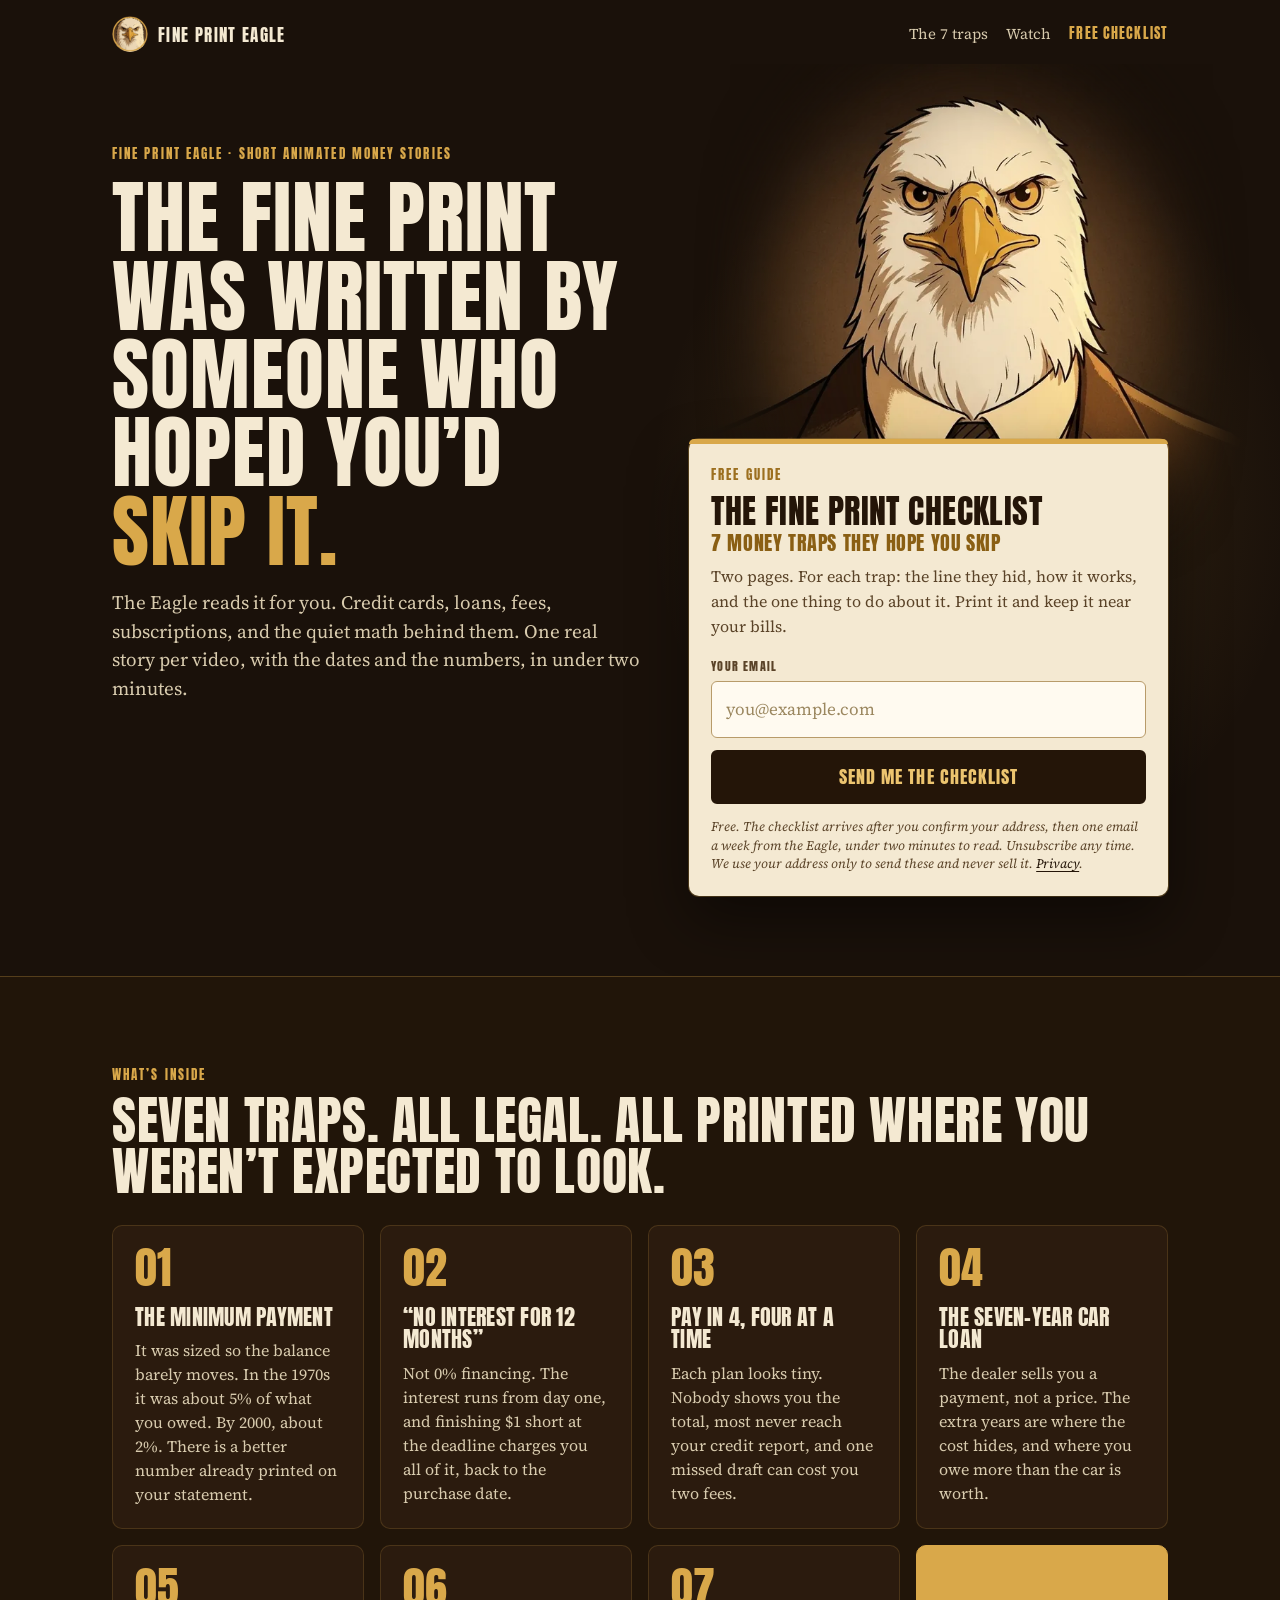
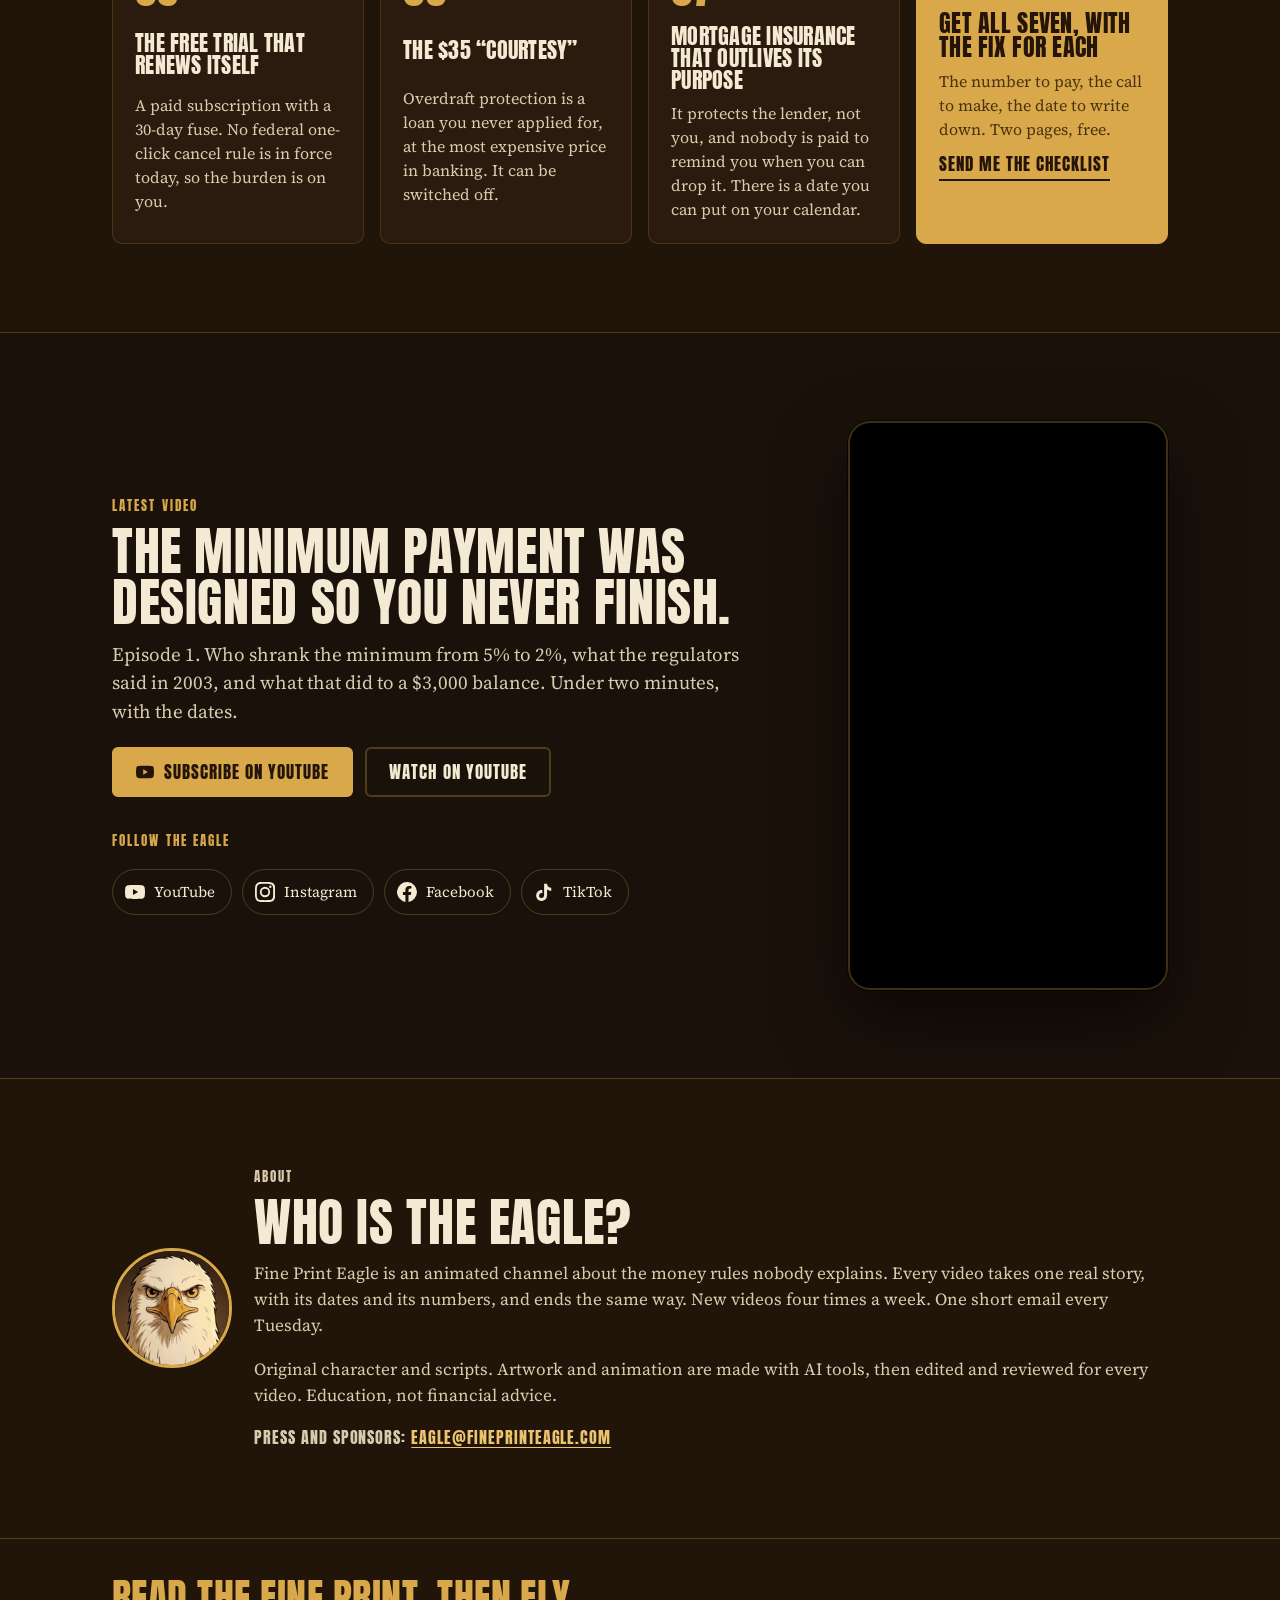
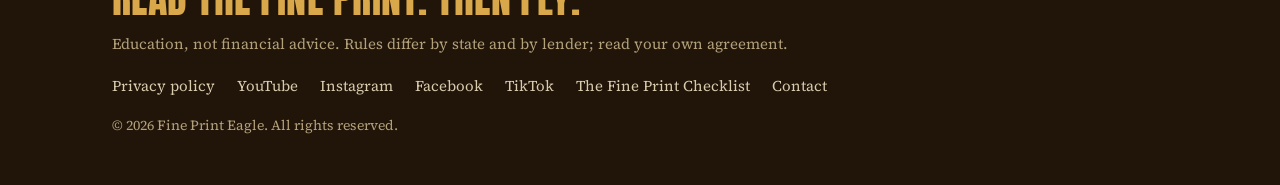
==== commit 8323eaa8: "Turn on the TikTok follow link Co-Authored-By: Claude Opus 5.5 <noreply@anthropic.com>" ====
--- a/index.html
+++ b/index.html
@@ -157,12 +157,10 @@
             <svg viewBox="0 0 24 24" aria-hidden="true"><path d="M24 12a12 12 0 1 0-13.9 11.9v-8.4H7.1V12h3V9.4c0-3 1.8-4.7 4.5-4.7 1.3 0 2.7.2 2.7.2v3h-1.5c-1.5 0-2 .9-2 1.9V12h3.3l-.5 3.5h-2.8v8.4A12 12 0 0 0 24 12z"/></svg>
             Facebook
           </a>
-          <!-- SOCIAL: enable when account exists
-          <a href="https://www.tiktok.com/@FinePrintEagle" rel="noopener">
+          <a href="https://www.tiktok.com/@fineprinteagle" rel="noopener">
             <svg viewBox="0 0 24 24" aria-hidden="true"><path d="M19.6 6.7a5 5 0 0 1-3.9-4.4V2h-3.6v14.3a3 3 0 1 1-2.1-2.9V9.7a6.6 6.6 0 1 0 5.7 6.6V9.1a8.5 8.5 0 0 0 5 1.6V7.1a5 5 0 0 1-1.1-.4z"/></svg>
             TikTok
           </a>
-          -->
         </div>
       </div>
 
@@ -195,6 +193,7 @@
       <a href="https://www.youtube.com/@FinePrintEagle" rel="noopener">YouTube</a>
       <a href="https://www.instagram.com/fineprinteagle/" rel="noopener">Instagram</a>
       <a href="https://www.facebook.com/fine.print.eagle" rel="noopener">Facebook</a>
+      <a href="https://www.tiktok.com/@fineprinteagle" rel="noopener">TikTok</a>
       <a href="/checklist/">The Fine Print Checklist</a>
       <a href="mailto:eagle@fineprinteagle.com">Contact</a>
     </nav>
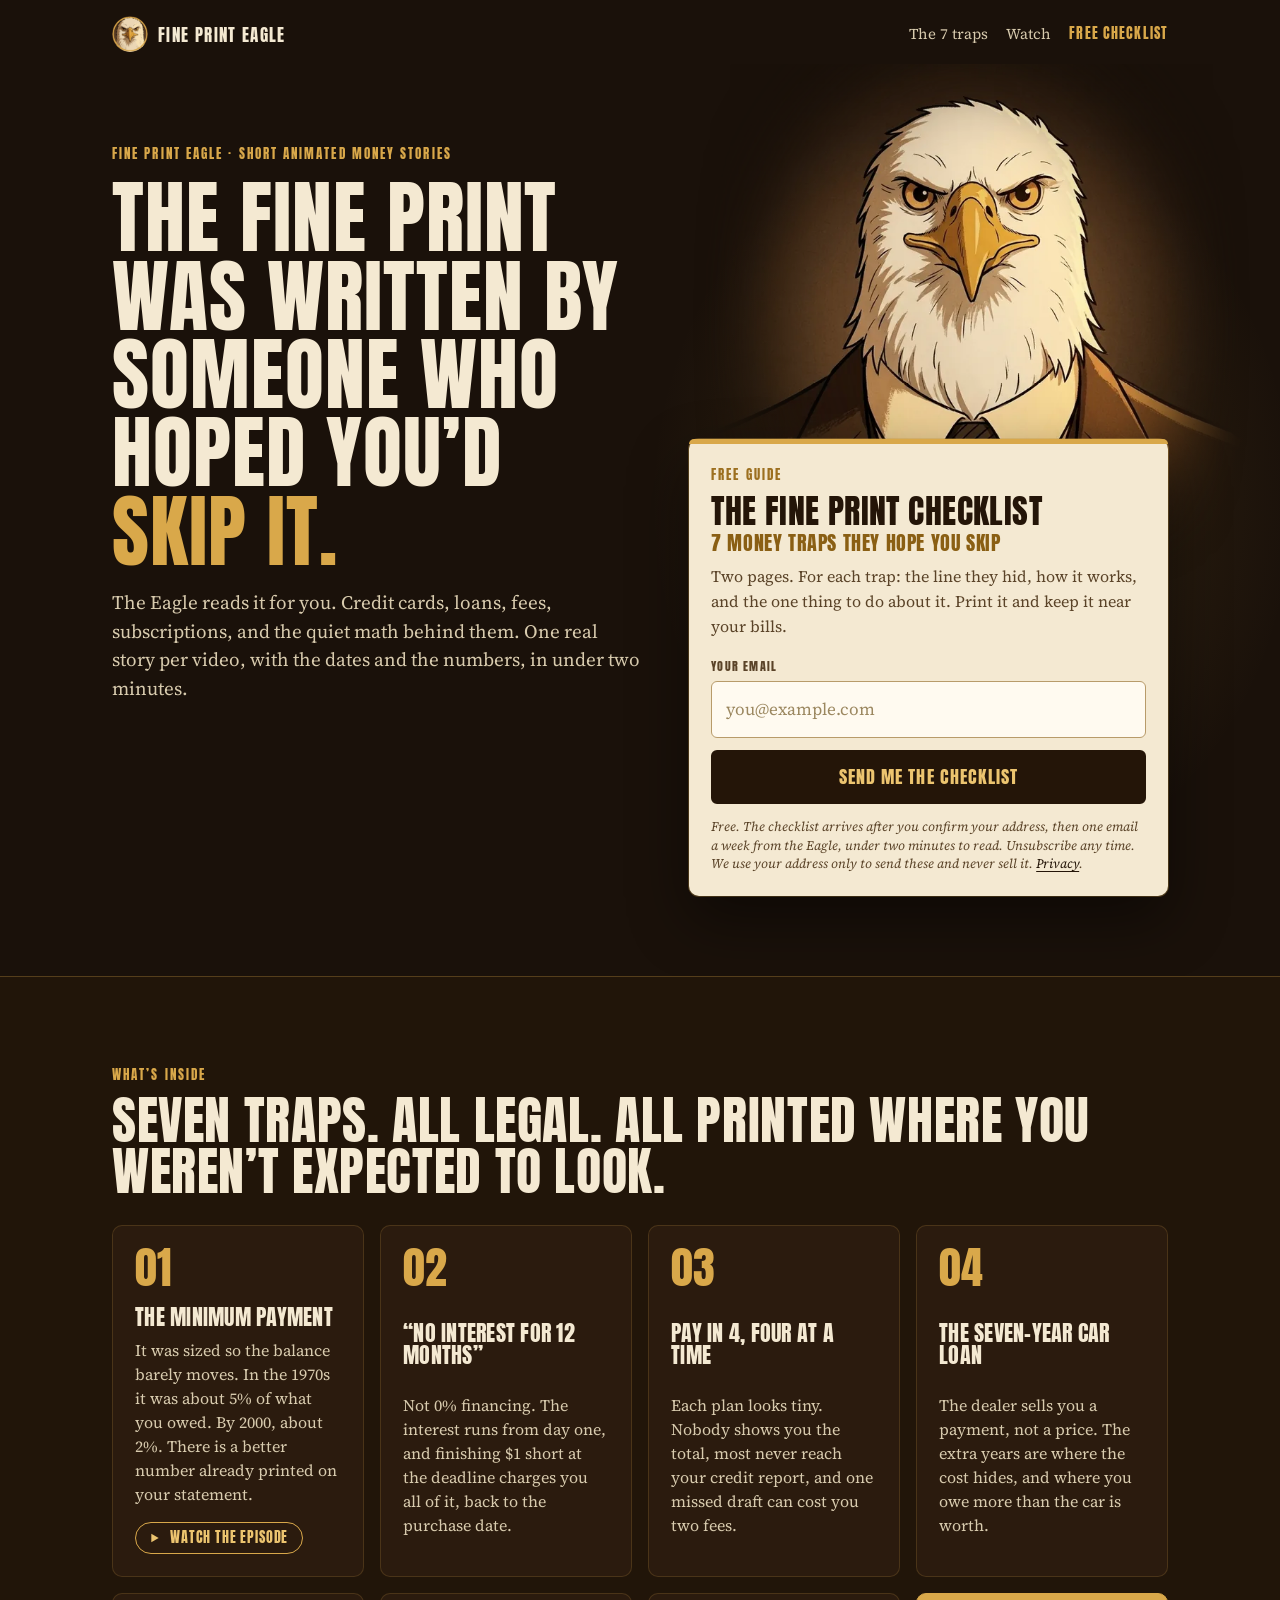
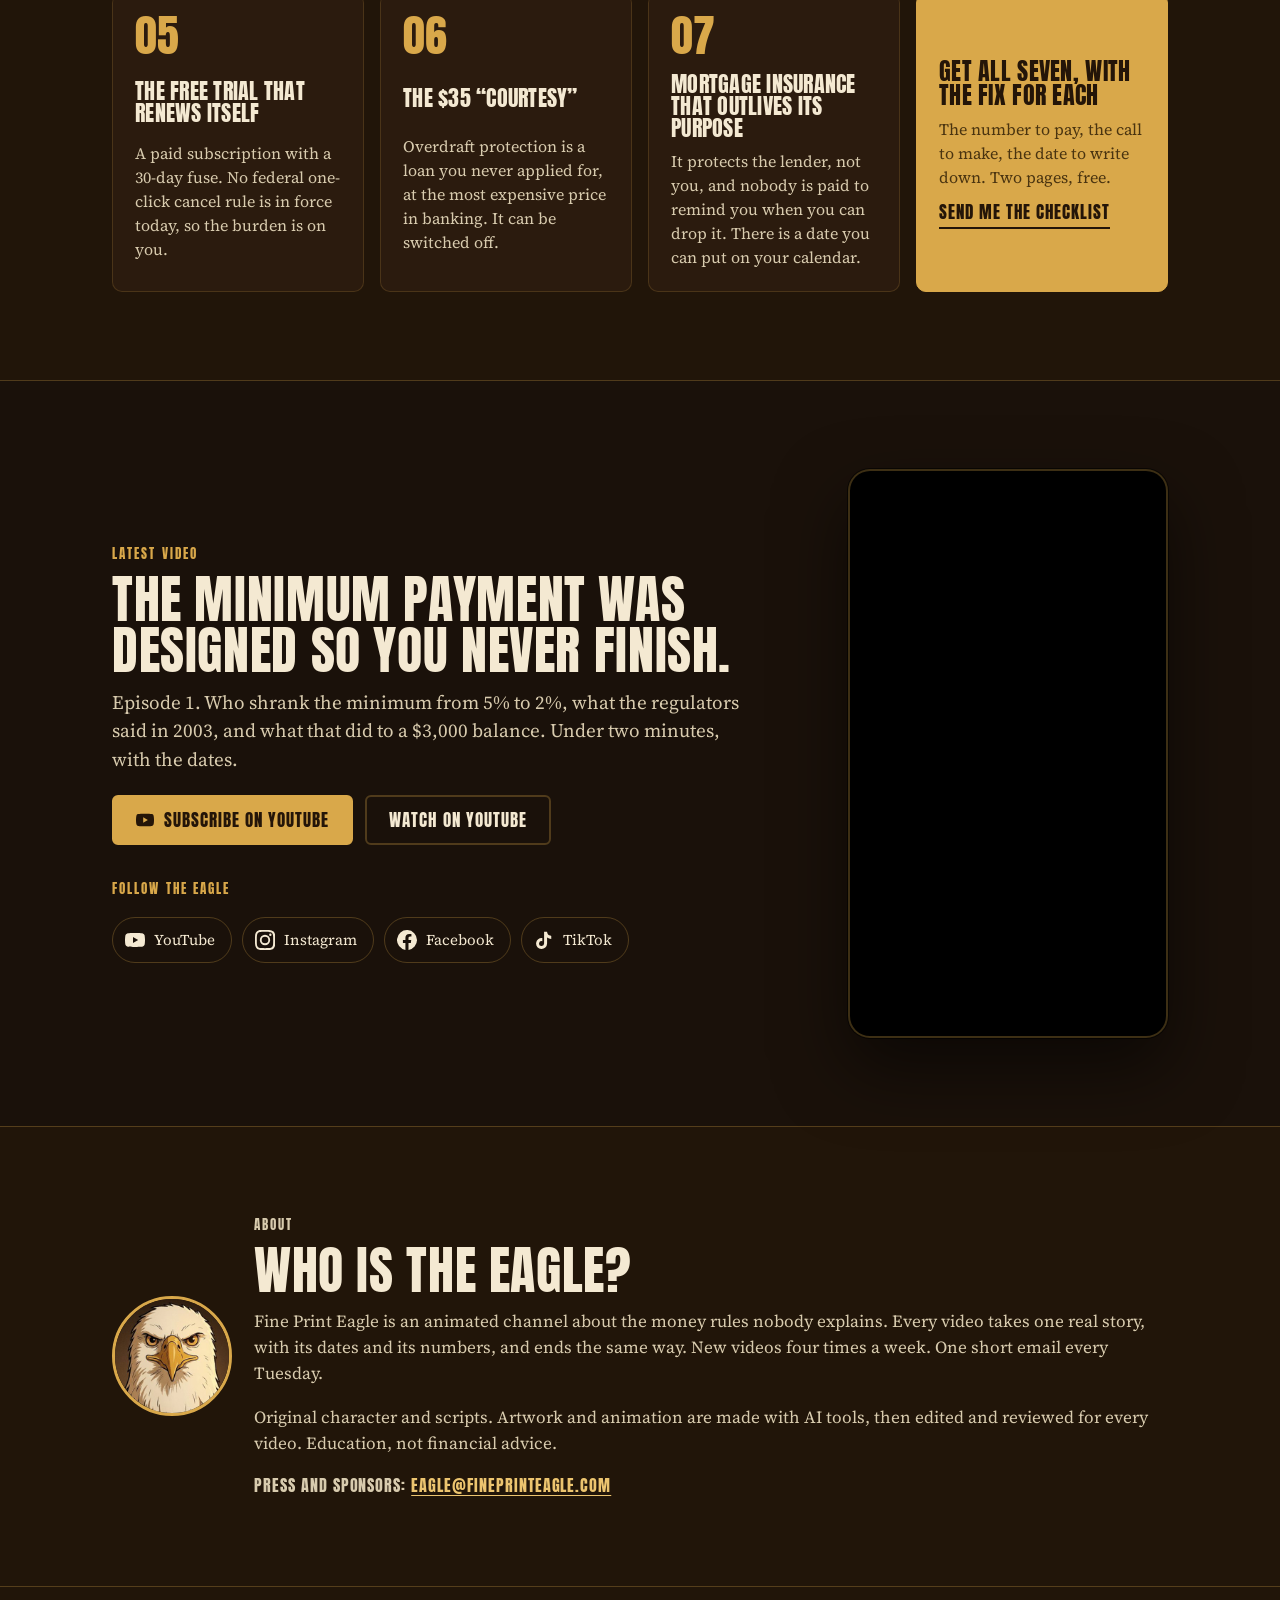
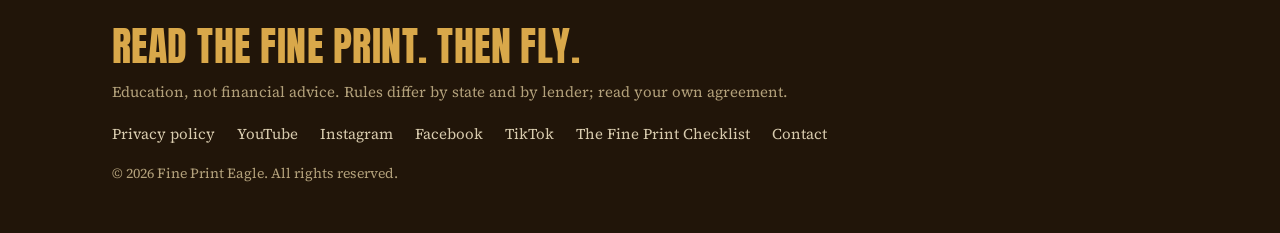
==== commit 8d0b4e3a: "Add Watch the episode link to trap 01; fix video length copy; bust CSS cache Co-Authored-By: Claude " ====
--- a/index.html
+++ b/index.html
@@ -29,7 +29,7 @@
 <link rel="preconnect" href="https://fonts.googleapis.com">
 <link rel="preconnect" href="https://fonts.gstatic.com" crossorigin>
 <link href="https://fonts.googleapis.com/css2?family=Anton&family=Source+Serif+4:ital,opsz,wght@0,8..60,400;0,8..60,600;1,8..60,400&display=swap" rel="stylesheet">
-<link rel="stylesheet" href="/assets/site.css">
+<link rel="stylesheet" href="/assets/site.css?v=2">
 </head>
 <body>
 <a class="skip" href="#signup">Skip to the signup form</a>
@@ -43,7 +43,7 @@
     <nav class="topnav" aria-label="Site">
       <a href="#traps">The 7 traps</a>
       <a href="#watch">Watch</a>
-      <a class="cta" href="#signup">Free checklist</a>
+      <a class="cta" href="#signup" data-track="nav_checklist">Free checklist</a>
     </nav>
   </div>
 </header>
@@ -64,7 +64,7 @@
         <p class="lede rise d2">The Eagle reads it for you. Credit cards, loans, fees, subscriptions, and the quiet math behind them. One real story per video, with the dates and the numbers, in under two minutes.</p>
       </div>
 
-      <form id="signup" class="card rise d3" action="https://app.kit.com/forms/10162198/subscriptions" method="post" aria-labelledby="signup-title">
+      <form id="signup" class="card rise d3" data-track-signup action="https://app.kit.com/forms/10162198/subscriptions" method="post" aria-labelledby="signup-title">
         <p class="eyebrow">Free guide</p>
         <h2 id="signup-title">The Fine Print Checklist <small>7 money traps they hope you skip</small></h2>
         <p class="what">Two pages. For each trap: the line they hid, how it works, and the one thing to do about it. Print it and keep it near your bills.</p>
@@ -89,6 +89,7 @@
           <span class="n" aria-hidden="true">01</span>
           <h3>The minimum payment</h3>
           <p>It was sized so the balance barely moves. In the 1970s it was about 5% of what you owed. By 2000, about 2%. There is a better number already printed on your statement.</p>
+          <a class="trap-watch" href="https://www.youtube.com/shorts/a8QkwN_bDpg" target="_blank" rel="noopener"><svg viewBox="0 0 24 24" aria-hidden="true"><path d="M8 5.5v13l11-6.5z"/></svg>Watch the episode<span class="sr-only"> (opens YouTube)</span></a>
         </li>
         <li class="trap">
           <span class="n" aria-hidden="true">02</span>
@@ -123,7 +124,7 @@
         <li class="trap trap-cta">
           <h3>Get all seven, with the fix for each</h3>
           <p>The number to pay, the call to make, the date to write down. Two pages, free.</p>
-          <a href="#signup">Send me the checklist</a>
+          <a href="#signup" data-track="checklist_cta">Send me the checklist</a>
         </li>
       </ol>
     </div>
@@ -136,28 +137,28 @@
         <h2 id="watch-title">The minimum payment was designed so you never finish.</h2>
         <p class="lede">Episode 1. Who shrank the minimum from 5% to 2%, what the regulators said in 2003, and what that did to a $3,000 balance. Under two minutes, with the dates.</p>
         <div class="actions">
-          <a class="btn btn-gold" href="https://www.youtube.com/@FinePrintEagle?sub_confirmation=1" rel="noopener">
+          <a class="btn btn-gold" href="https://www.youtube.com/@FinePrintEagle?sub_confirmation=1" rel="noopener" data-track="subscribe_youtube">
             <svg viewBox="0 0 24 24" aria-hidden="true"><path d="M23.5 6.2a3 3 0 0 0-2.1-2.1C19.5 3.6 12 3.6 12 3.6s-7.5 0-9.4.5A3 3 0 0 0 .5 6.2 31 31 0 0 0 0 12a31 31 0 0 0 .5 5.8 3 3 0 0 0 2.1 2.1c1.9.5 9.4.5 9.4.5s7.5 0 9.4-.5a3 3 0 0 0 2.1-2.1A31 31 0 0 0 24 12a31 31 0 0 0-.5-5.8zM9.6 15.6V8.4l6.2 3.6-6.2 3.6z"/></svg>
             Subscribe on YouTube
           </a>
-          <a class="btn btn-ghost" href="https://www.youtube.com/shorts/a8QkwN_bDpg" rel="noopener">Watch on YouTube</a>
+          <a class="btn btn-ghost" href="https://www.youtube.com/shorts/a8QkwN_bDpg" rel="noopener" data-track="watch_short">Watch on YouTube</a>
         </div>
 
         <p class="eyebrow" style="margin-top:34px">Follow the Eagle</p>
         <div class="follow">
-          <a href="https://www.youtube.com/@FinePrintEagle" rel="noopener">
+          <a href="https://www.youtube.com/@FinePrintEagle" rel="noopener" data-track="follow_youtube">
             <svg viewBox="0 0 24 24" aria-hidden="true"><path d="M23.5 6.2a3 3 0 0 0-2.1-2.1C19.5 3.6 12 3.6 12 3.6s-7.5 0-9.4.5A3 3 0 0 0 .5 6.2 31 31 0 0 0 0 12a31 31 0 0 0 .5 5.8 3 3 0 0 0 2.1 2.1c1.9.5 9.4.5 9.4.5s7.5 0 9.4-.5a3 3 0 0 0 2.1-2.1A31 31 0 0 0 24 12a31 31 0 0 0-.5-5.8zM9.6 15.6V8.4l6.2 3.6-6.2 3.6z"/></svg>
             YouTube
           </a>
-          <a href="https://www.instagram.com/fineprinteagle/" rel="noopener">
+          <a href="https://www.instagram.com/fineprinteagle/" rel="noopener" data-track="follow_instagram">
             <svg viewBox="0 0 24 24" aria-hidden="true"><path d="M12 2.2c3.2 0 3.6 0 4.8.1 1.2.1 1.8.2 2.2.4.6.2 1 .5 1.4.9.4.4.7.8.9 1.4.2.4.4 1 .4 2.2.1 1.3.1 1.6.1 4.8s0 3.6-.1 4.8c-.1 1.2-.2 1.8-.4 2.2-.2.6-.5 1-.9 1.4-.4.4-.8.7-1.4.9-.4.2-1 .4-2.2.4-1.3.1-1.6.1-4.8.1s-3.6 0-4.8-.1c-1.2-.1-1.8-.2-2.2-.4-.6-.2-1-.5-1.4-.9-.4-.4-.7-.8-.9-1.4-.2-.4-.4-1-.4-2.2C2.2 15.6 2.2 15.2 2.2 12s0-3.6.1-4.8c.1-1.2.2-1.8.4-2.2.2-.6.5-1 .9-1.4.4-.4.8-.7 1.4-.9.4-.2 1-.4 2.2-.4C8.4 2.2 8.8 2.2 12 2.2M12 0C8.7 0 8.3 0 7.1.1 5.8.1 4.9.3 4.1.6c-.8.3-1.5.7-2.2 1.4C1.3 2.6.9 3.3.6 4.1.3 4.9.1 5.8.1 7.1 0 8.3 0 8.7 0 12s0 3.7.1 4.9c.1 1.3.3 2.2.6 3 .3.8.7 1.5 1.4 2.2.7.7 1.4 1.1 2.2 1.4.8.3 1.7.5 3 .6 1.2.1 1.6.1 4.9.1s3.7 0 4.9-.1c1.3-.1 2.2-.3 3-.6.8-.3 1.5-.7 2.2-1.4.7-.7 1.1-1.4 1.4-2.2.3-.8.5-1.7.6-3 .1-1.2.1-1.6.1-4.9s0-3.7-.1-4.9c-.1-1.3-.3-2.2-.6-3-.3-.8-.7-1.5-1.4-2.2C21.4 1.3 20.7.9 19.9.6c-.8-.3-1.7-.5-3-.6C15.7 0 15.3 0 12 0zm0 5.8a6.2 6.2 0 1 0 0 12.4 6.2 6.2 0 0 0 0-12.4zM12 16a4 4 0 1 1 0-8 4 4 0 0 1 0 8zm6.4-11.8a1.4 1.4 0 1 0 0 2.9 1.4 1.4 0 0 0 0-2.9z"/></svg>
             Instagram
           </a>
-          <a href="https://www.facebook.com/fine.print.eagle" rel="noopener">
+          <a href="https://www.facebook.com/fine.print.eagle" rel="noopener" data-track="follow_facebook">
             <svg viewBox="0 0 24 24" aria-hidden="true"><path d="M24 12a12 12 0 1 0-13.9 11.9v-8.4H7.1V12h3V9.4c0-3 1.8-4.7 4.5-4.7 1.3 0 2.7.2 2.7.2v3h-1.5c-1.5 0-2 .9-2 1.9V12h3.3l-.5 3.5h-2.8v8.4A12 12 0 0 0 24 12z"/></svg>
             Facebook
           </a>
-          <a href="https://www.tiktok.com/@fineprinteagle" rel="noopener">
+          <a href="https://www.tiktok.com/@fineprinteagle" rel="noopener" data-track="follow_tiktok">
             <svg viewBox="0 0 24 24" aria-hidden="true"><path d="M19.6 6.7a5 5 0 0 1-3.9-4.4V2h-3.6v14.3a3 3 0 1 1-2.1-2.9V9.7a6.6 6.6 0 1 0 5.7 6.6V9.1a8.5 8.5 0 0 0 5 1.6V7.1a5 5 0 0 1-1.1-.4z"/></svg>
             TikTok
           </a>
@@ -190,15 +191,17 @@
     <p class="legal">Education, not financial advice. Rules differ by state and by lender; read your own agreement.</p>
     <nav aria-label="Footer">
       <a href="/privacy/">Privacy policy</a>
-      <a href="https://www.youtube.com/@FinePrintEagle" rel="noopener">YouTube</a>
-      <a href="https://www.instagram.com/fineprinteagle/" rel="noopener">Instagram</a>
-      <a href="https://www.facebook.com/fine.print.eagle" rel="noopener">Facebook</a>
-      <a href="https://www.tiktok.com/@fineprinteagle" rel="noopener">TikTok</a>
-      <a href="/checklist/">The Fine Print Checklist</a>
+      <a href="https://www.youtube.com/@FinePrintEagle" rel="noopener" data-track="footer_youtube">YouTube</a>
+      <a href="https://www.instagram.com/fineprinteagle/" rel="noopener" data-track="footer_instagram">Instagram</a>
+      <a href="https://www.facebook.com/fine.print.eagle" rel="noopener" data-track="footer_facebook">Facebook</a>
+      <a href="https://www.tiktok.com/@fineprinteagle" rel="noopener" data-track="footer_tiktok">TikTok</a>
+      <a href="/checklist/" data-track="footer_checklist">The Fine Print Checklist</a>
       <a href="mailto:eagle@fineprinteagle.com">Contact</a>
     </nav>
     <p class="copy">&copy; 2026 Fine Print Eagle. All rights reserved.</p>
   </div>
 </footer>
+<script src="/assets/config.js" defer></script>
+<script src="/assets/track.js" defer></script>
 </body>
 </html>
--- a/assets/site.css
+++ b/assets/site.css
@@ -133,6 +133,9 @@
 .trap .n{ font-family:var(--head); font-size:40px; line-height:.8; color:var(--gold); grid-row:1 / span 2; padding-top:2px; min-width:1.2em; }
 .trap h3{ font-size:22px; line-height:1; padding-top:4px; }
 .trap p{ margin:6px 0 0; color:var(--cream-2); font-size:16px; line-height:1.5; }
+.trap-watch{ grid-column:2; justify-self:start; display:inline-flex; align-items:center; gap:8px; margin-top:12px; padding:7px 14px 7px 10px; border:1px solid var(--gold); border-radius:999px; color:var(--gold-2); font-family:var(--head); text-transform:uppercase; letter-spacing:.06em; font-size:14px; line-height:1; text-decoration:none; }
+.trap-watch svg{ width:16px; height:16px; fill:currentColor; flex:none; }
+.trap-watch:hover{ background:var(--gold); color:var(--ink); }
 .trap-cta{ background:var(--gold); border-color:var(--gold); color:var(--ink); display:flex; flex-direction:column; justify-content:center; gap:10px; }
 .trap-cta h3{ color:var(--ink); font-size:24px; }
 .trap-cta p{ color:#4a3410; margin:0; }
@@ -213,7 +216,10 @@
   .traps{ grid-template-columns:repeat(4,1fr); gap:16px; }
   .trap{ grid-template-columns:1fr; padding:22px 22px 22px; }
   .trap .n{ grid-row:auto; font-size:44px; margin-bottom:12px; }
+  .trap-watch{ grid-column:auto; }
   .video-grid{ grid-template-columns:1fr auto; gap:56px; }
   .phone{ width:320px; margin:0; }
   .band{ padding:88px 0; }
 }
+
+.sr-only{ position:absolute; width:1px; height:1px; padding:0; margin:-1px; overflow:hidden; clip:rect(0,0,0,0); white-space:nowrap; border:0; }
